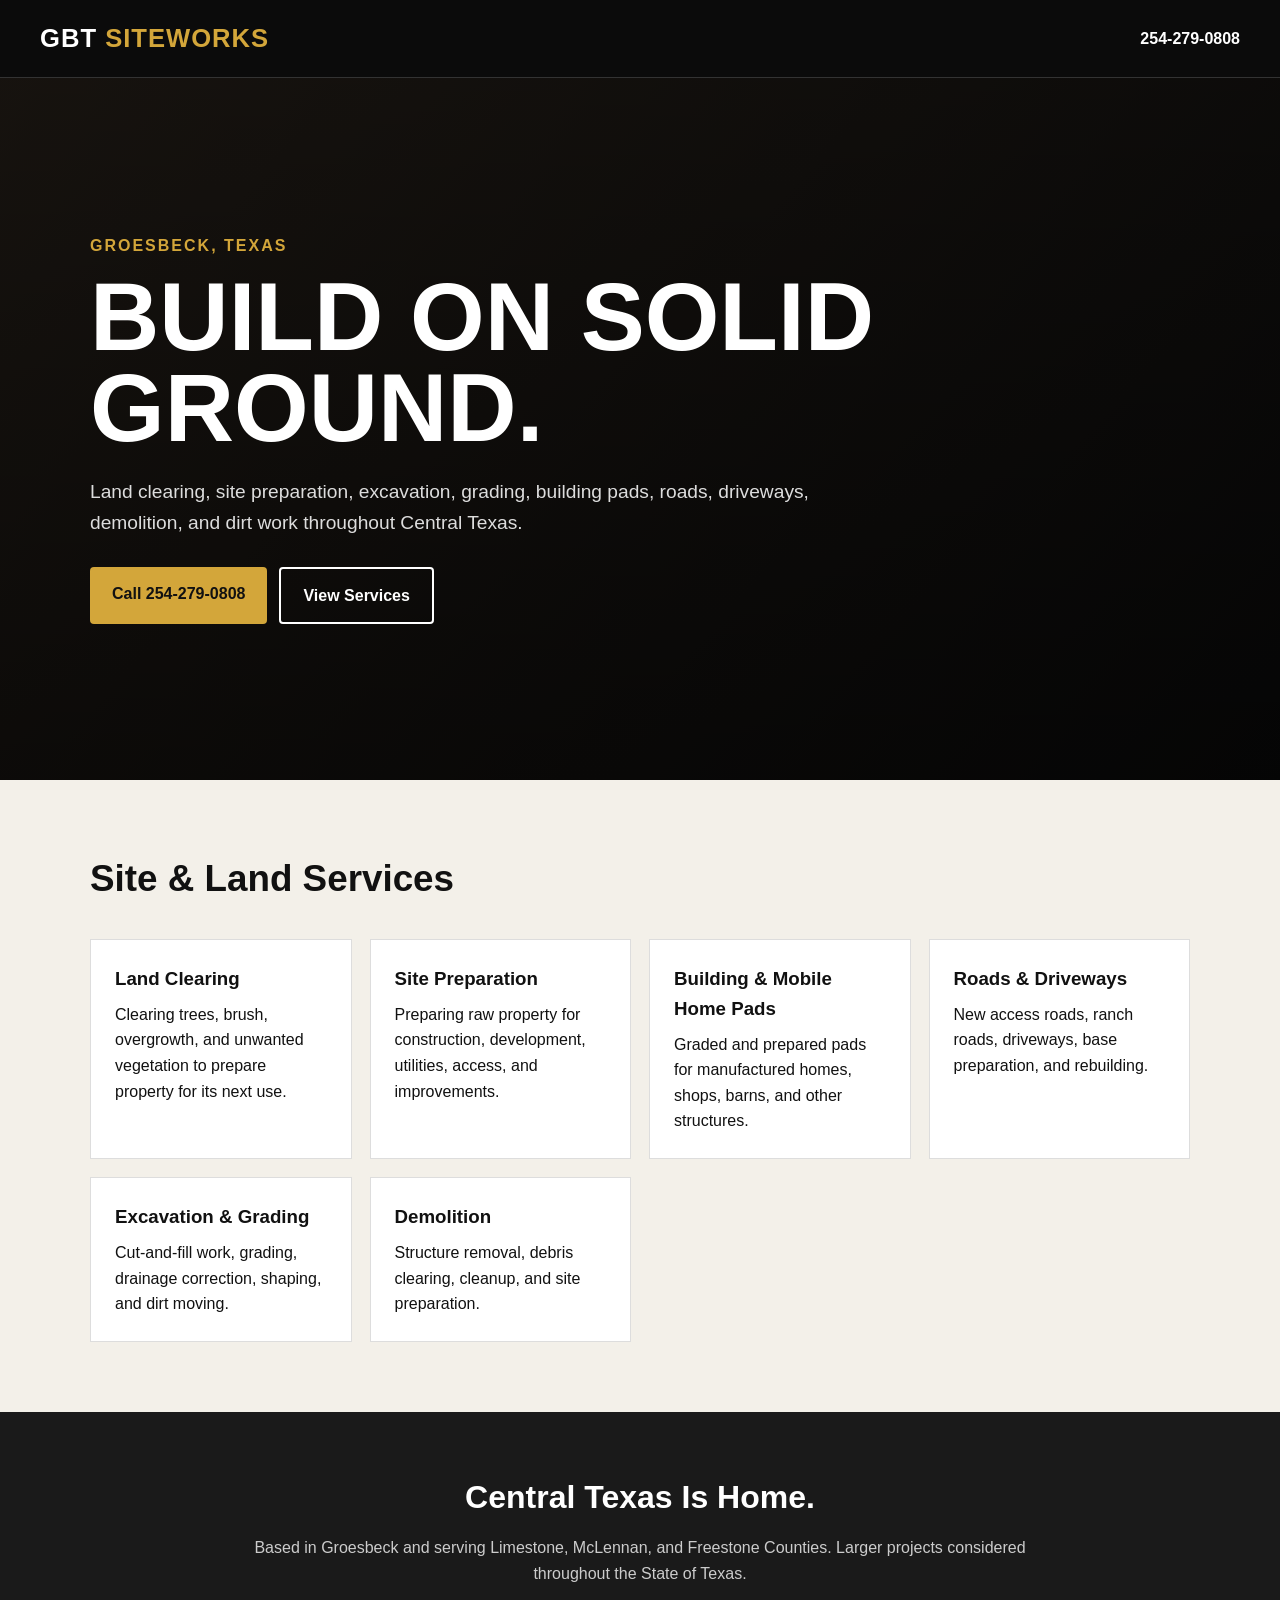
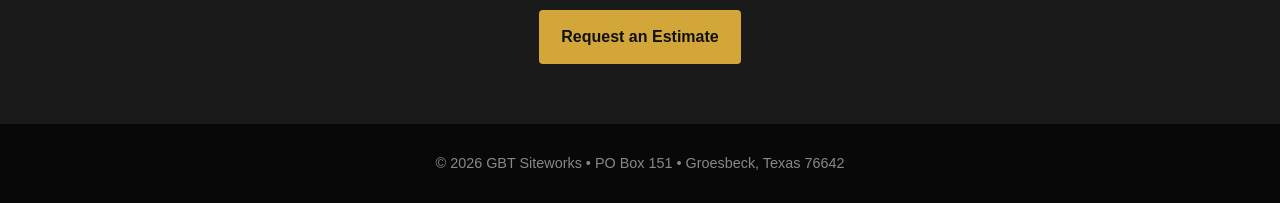
==== index.html @ fa74e4eb "Rename GBT-Siteworks-index.html to index.html" ====
<!DOCTYPE html>
<html lang="en">
<head>
  <meta charset="UTF-8" />
  <meta name="viewport" content="width=device-width, initial-scale=1.0" />
  <title>GBT Siteworks | Land Clearing & Site Preparation</title>
  <meta
    name="description"
    content="GBT Siteworks provides land clearing, site preparation, grading, pads, roads, driveways, demolition, and excavation services throughout Central Texas."
  />

  <style>
    * { box-sizing: border-box; margin: 0; padding: 0; }
    body {
      font-family: Arial, Helvetica, sans-serif;
      background: #111;
      color: #fff;
      line-height: 1.6;
    }
    header {
      background: #0b0b0b;
      border-bottom: 1px solid #333;
      padding: 18px 24px;
    }
    .nav {
      max-width: 1200px;
      margin: 0 auto;
      display: flex;
      justify-content: space-between;
      align-items: center;
      gap: 20px;
    }
    .logo {
      font-size: 1.6rem;
      font-weight: 800;
      letter-spacing: 1px;
    }
    .logo span { color: #d3a63a; }
    .phone {
      color: #fff;
      text-decoration: none;
      font-weight: 700;
    }
    .hero {
      min-height: 78vh;
      display: flex;
      align-items: center;
      background:
        linear-gradient(rgba(0,0,0,.65), rgba(0,0,0,.75)),
        linear-gradient(135deg, #40352a, #141414);
      padding: 70px 24px;
    }
    .hero-inner {
      width: 100%;
      max-width: 1100px;
      margin: 0 auto;
    }
    .eyebrow {
      color: #d3a63a;
      font-weight: 700;
      text-transform: uppercase;
      letter-spacing: 2px;
      margin-bottom: 12px;
    }
    h1 {
      font-size: clamp(3rem, 8vw, 6rem);
      line-height: .95;
      max-width: 900px;
      margin-bottom: 24px;
      text-transform: uppercase;
    }
    .hero p {
      max-width: 760px;
      font-size: 1.2rem;
      color: #ddd;
      margin-bottom: 28px;
    }
    .buttons {
      display: flex;
      flex-wrap: wrap;
      gap: 12px;
    }
    .btn {
      display: inline-block;
      padding: 14px 22px;
      text-decoration: none;
      font-weight: 800;
      border-radius: 4px;
    }
    .btn-primary {
      background: #d3a63a;
      color: #111;
    }
    .btn-secondary {
      border: 2px solid #fff;
      color: #fff;
    }
    .services {
      background: #f3f0e9;
      color: #111;
      padding: 70px 24px;
    }
    .services-inner {
      max-width: 1100px;
      margin: 0 auto;
    }
    .services h2 {
      font-size: 2.3rem;
      margin-bottom: 30px;
    }
    .grid {
      display: grid;
      grid-template-columns: repeat(auto-fit, minmax(220px, 1fr));
      gap: 18px;
    }
    .card {
      background: #fff;
      border: 1px solid #ddd;
      padding: 24px;
      min-height: 150px;
    }
    .card h3 { margin-bottom: 8px; }
    .area {
      background: #1a1a1a;
      padding: 60px 24px;
      text-align: center;
    }
    .area h2 {
      font-size: 2rem;
      margin-bottom: 12px;
    }
    .area p {
      color: #ccc;
      max-width: 800px;
      margin: 0 auto 24px;
    }
    footer {
      background: #080808;
      padding: 28px 24px;
      text-align: center;
      color: #888;
      font-size: .9rem;
    }
    @media (max-width: 650px) {
      .nav {
        align-items: flex-start;
        flex-direction: column;
      }
      .hero { min-height: auto; }
    }
  </style>
</head>

<body>

  <header>
    <div class="nav">
      <div class="logo">GBT <span>SITEWORKS</span></div>
      <a class="phone" href="tel:2542790808">254-279-0808</a>
    </div>
  </header>

  <main>

    <section class="hero">
      <div class="hero-inner">
        <div class="eyebrow">Groesbeck, Texas</div>
        <h1>Build On Solid Ground.</h1>
        <p>
          Land clearing, site preparation, excavation, grading, building pads,
          roads, driveways, demolition, and dirt work throughout Central Texas.
        </p>

        <div class="buttons">
          <a href="tel:2542790808" class="btn btn-primary">Call 254-279-0808</a>
          <a href="#services" class="btn btn-secondary">View Services</a>
        </div>
      </div>
    </section>

    <section class="services" id="services">
      <div class="services-inner">
        <h2>Site & Land Services</h2>

        <div class="grid">
          <div class="card">
            <h3>Land Clearing</h3>
            <p>Clearing trees, brush, overgrowth, and unwanted vegetation to prepare property for its next use.</p>
          </div>

          <div class="card">
            <h3>Site Preparation</h3>
            <p>Preparing raw property for construction, development, utilities, access, and improvements.</p>
          </div>

          <div class="card">
            <h3>Building & Mobile Home Pads</h3>
            <p>Graded and prepared pads for manufactured homes, shops, barns, and other structures.</p>
          </div>

          <div class="card">
            <h3>Roads & Driveways</h3>
            <p>New access roads, ranch roads, driveways, base preparation, and rebuilding.</p>
          </div>

          <div class="card">
            <h3>Excavation & Grading</h3>
            <p>Cut-and-fill work, grading, drainage correction, shaping, and dirt moving.</p>
          </div>

          <div class="card">
            <h3>Demolition</h3>
            <p>Structure removal, debris clearing, cleanup, and site preparation.</p>
          </div>
        </div>
      </div>
    </section>

    <section class="area">
      <h2>Central Texas Is Home.</h2>
      <p>
        Based in Groesbeck and serving Limestone, McLennan, and Freestone Counties.
        Larger projects considered throughout the State of Texas.
      </p>

      <a href="tel:2542790808" class="btn btn-primary">Request an Estimate</a>
    </section>

  </main>

  <footer>
    <p>© 2026 GBT Siteworks • PO Box 151 • Groesbeck, Texas 76642</p>
  </footer>

</body>
</html>
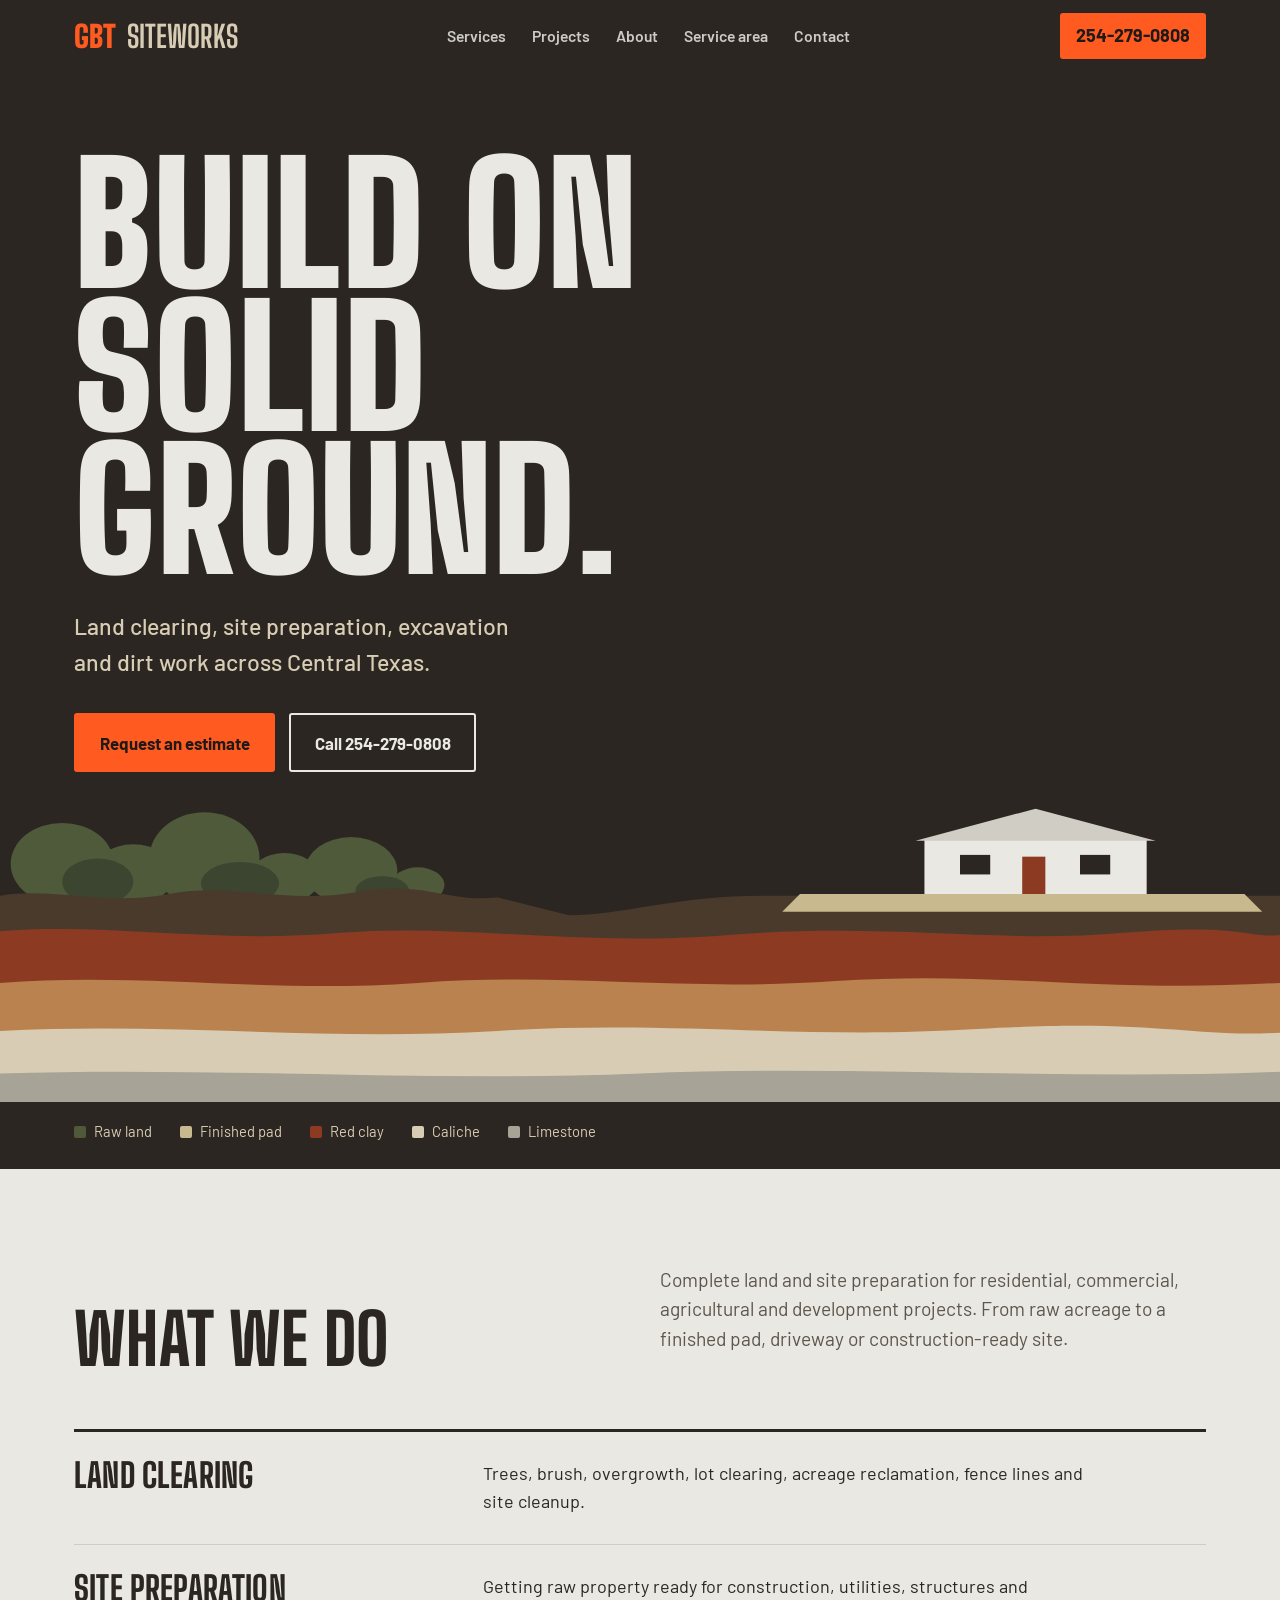
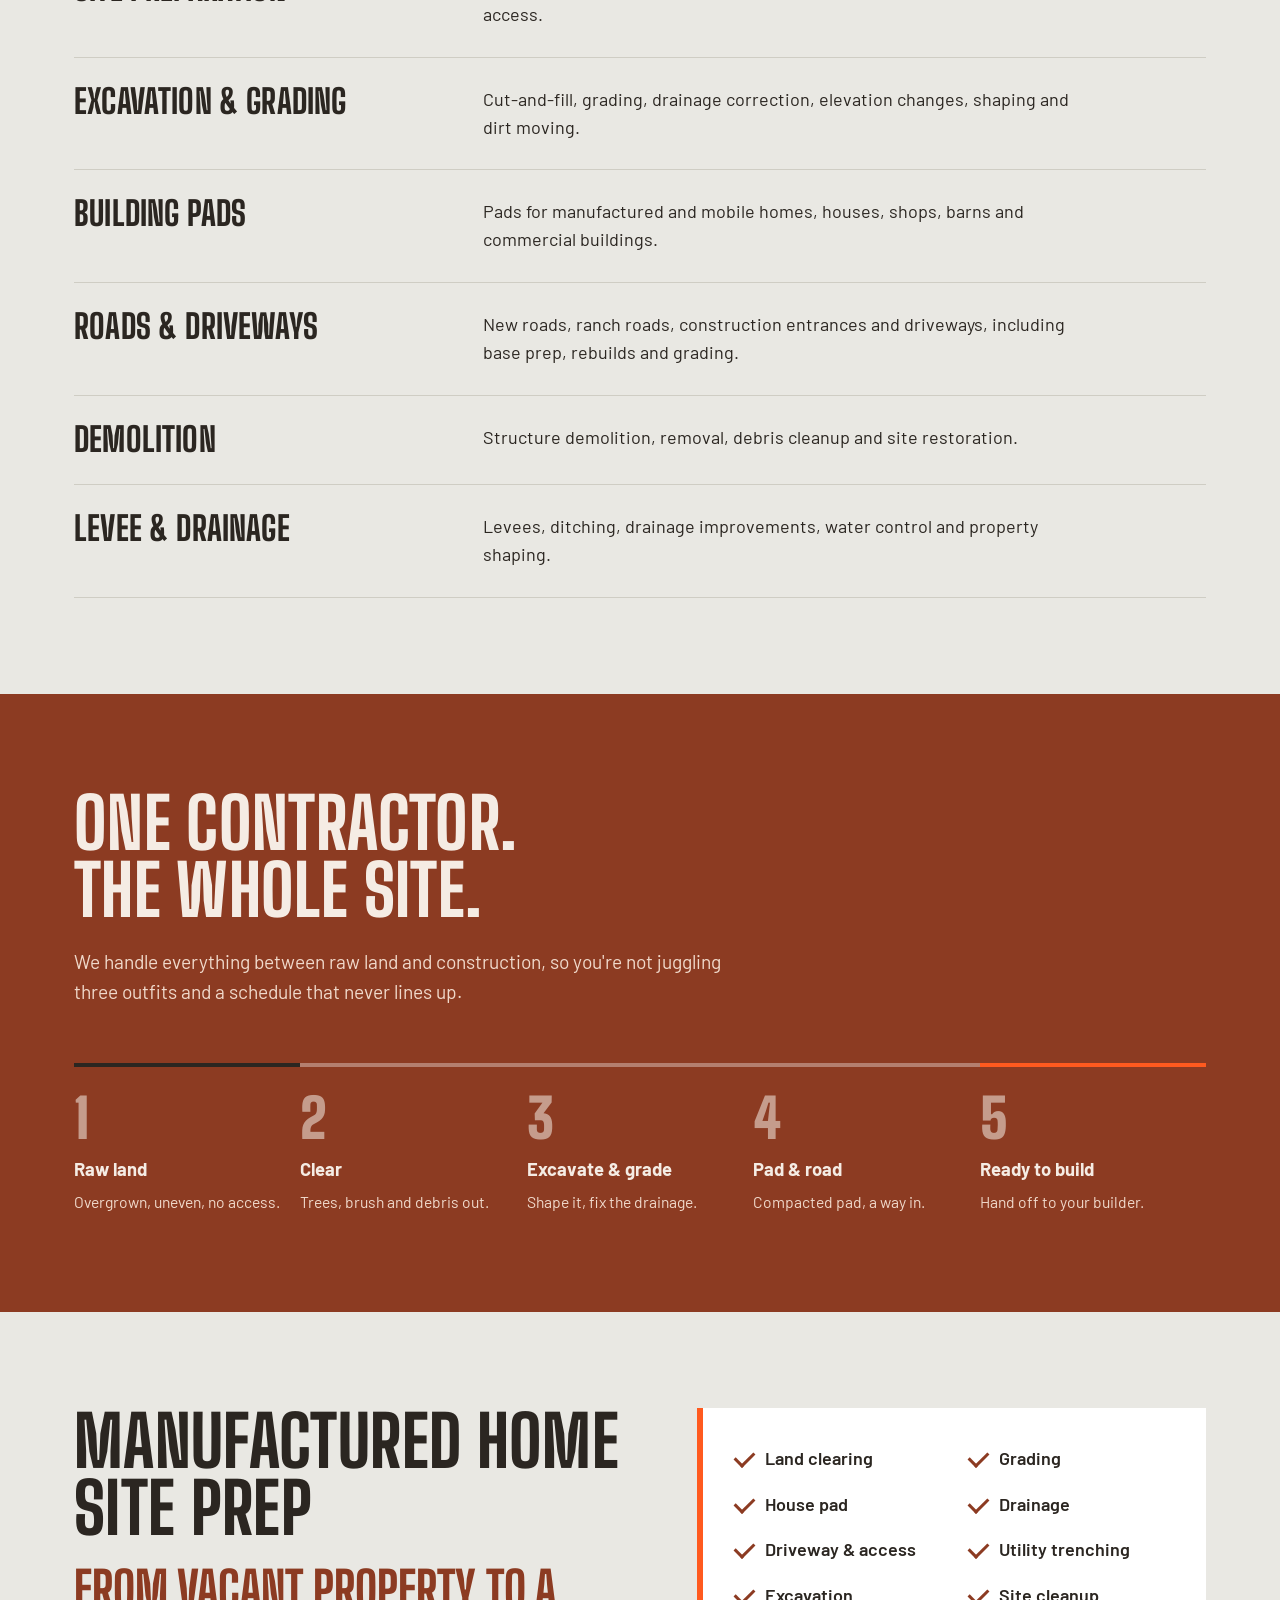
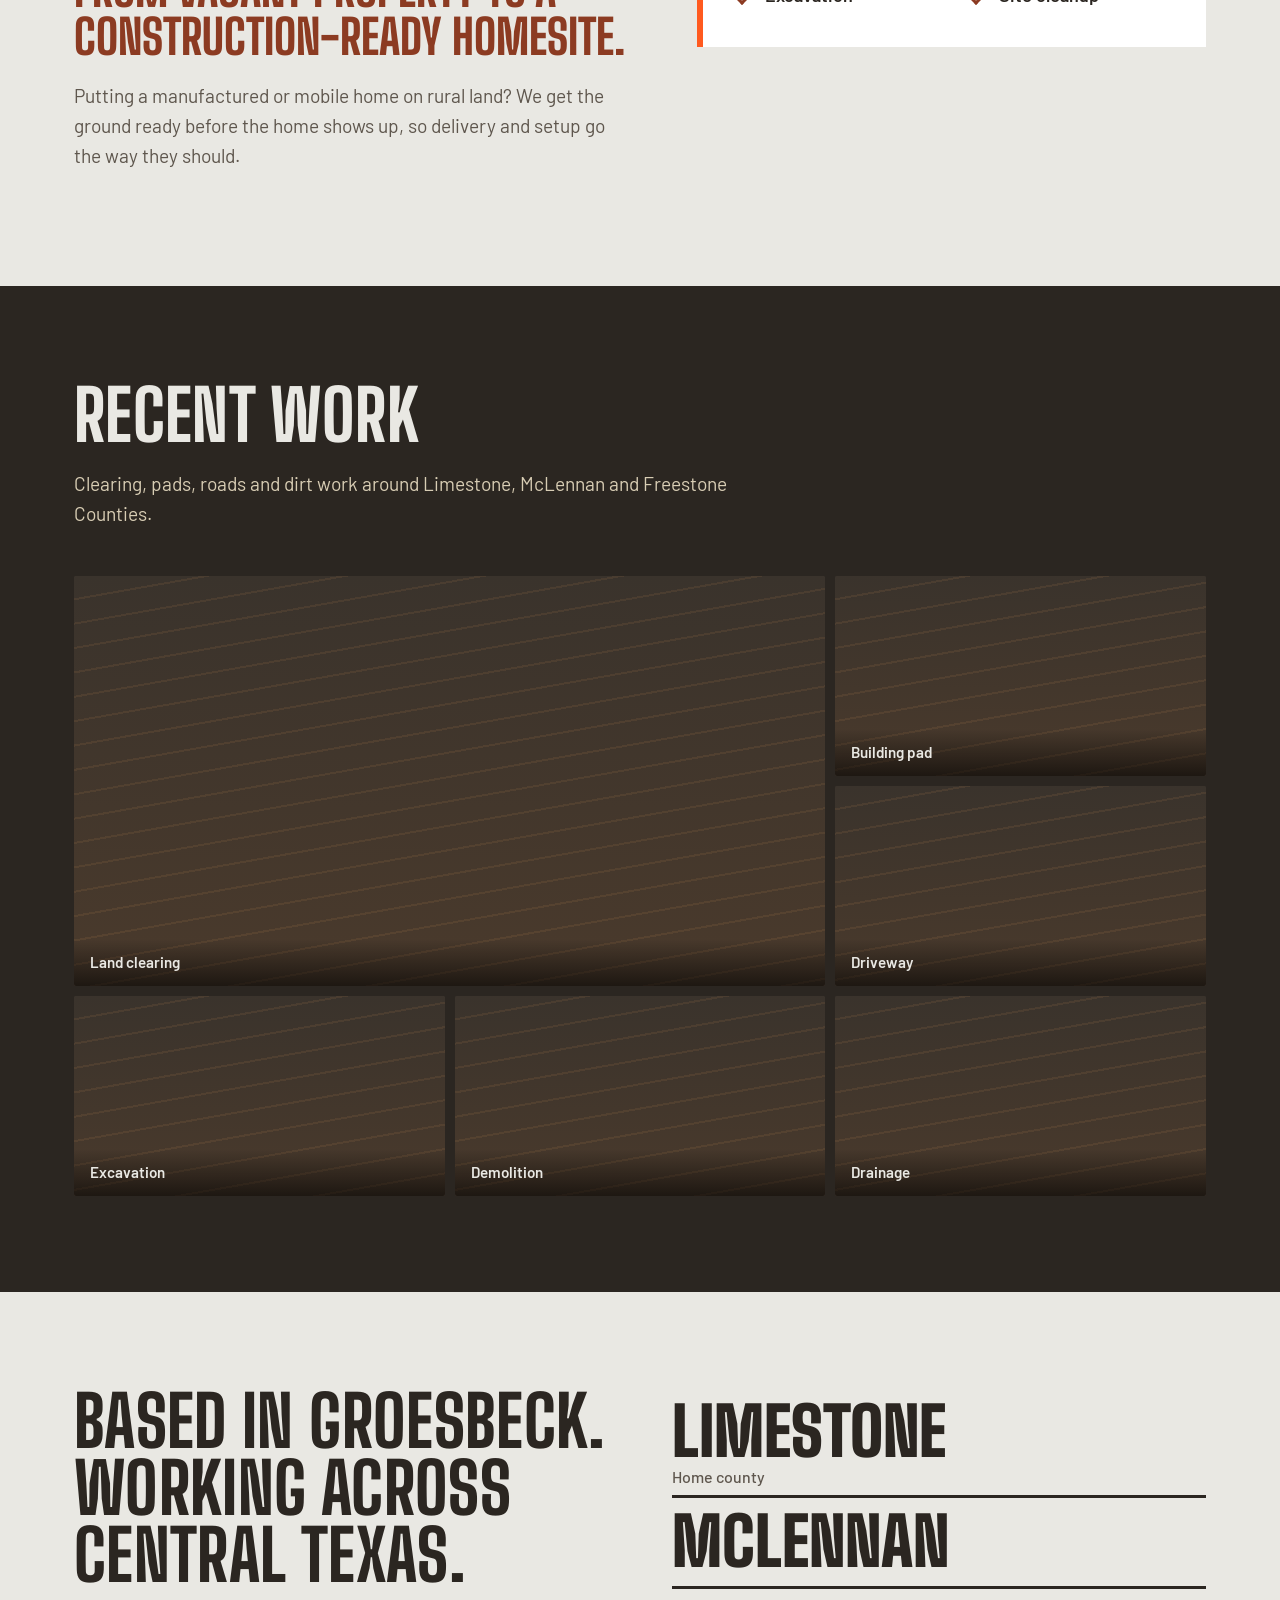
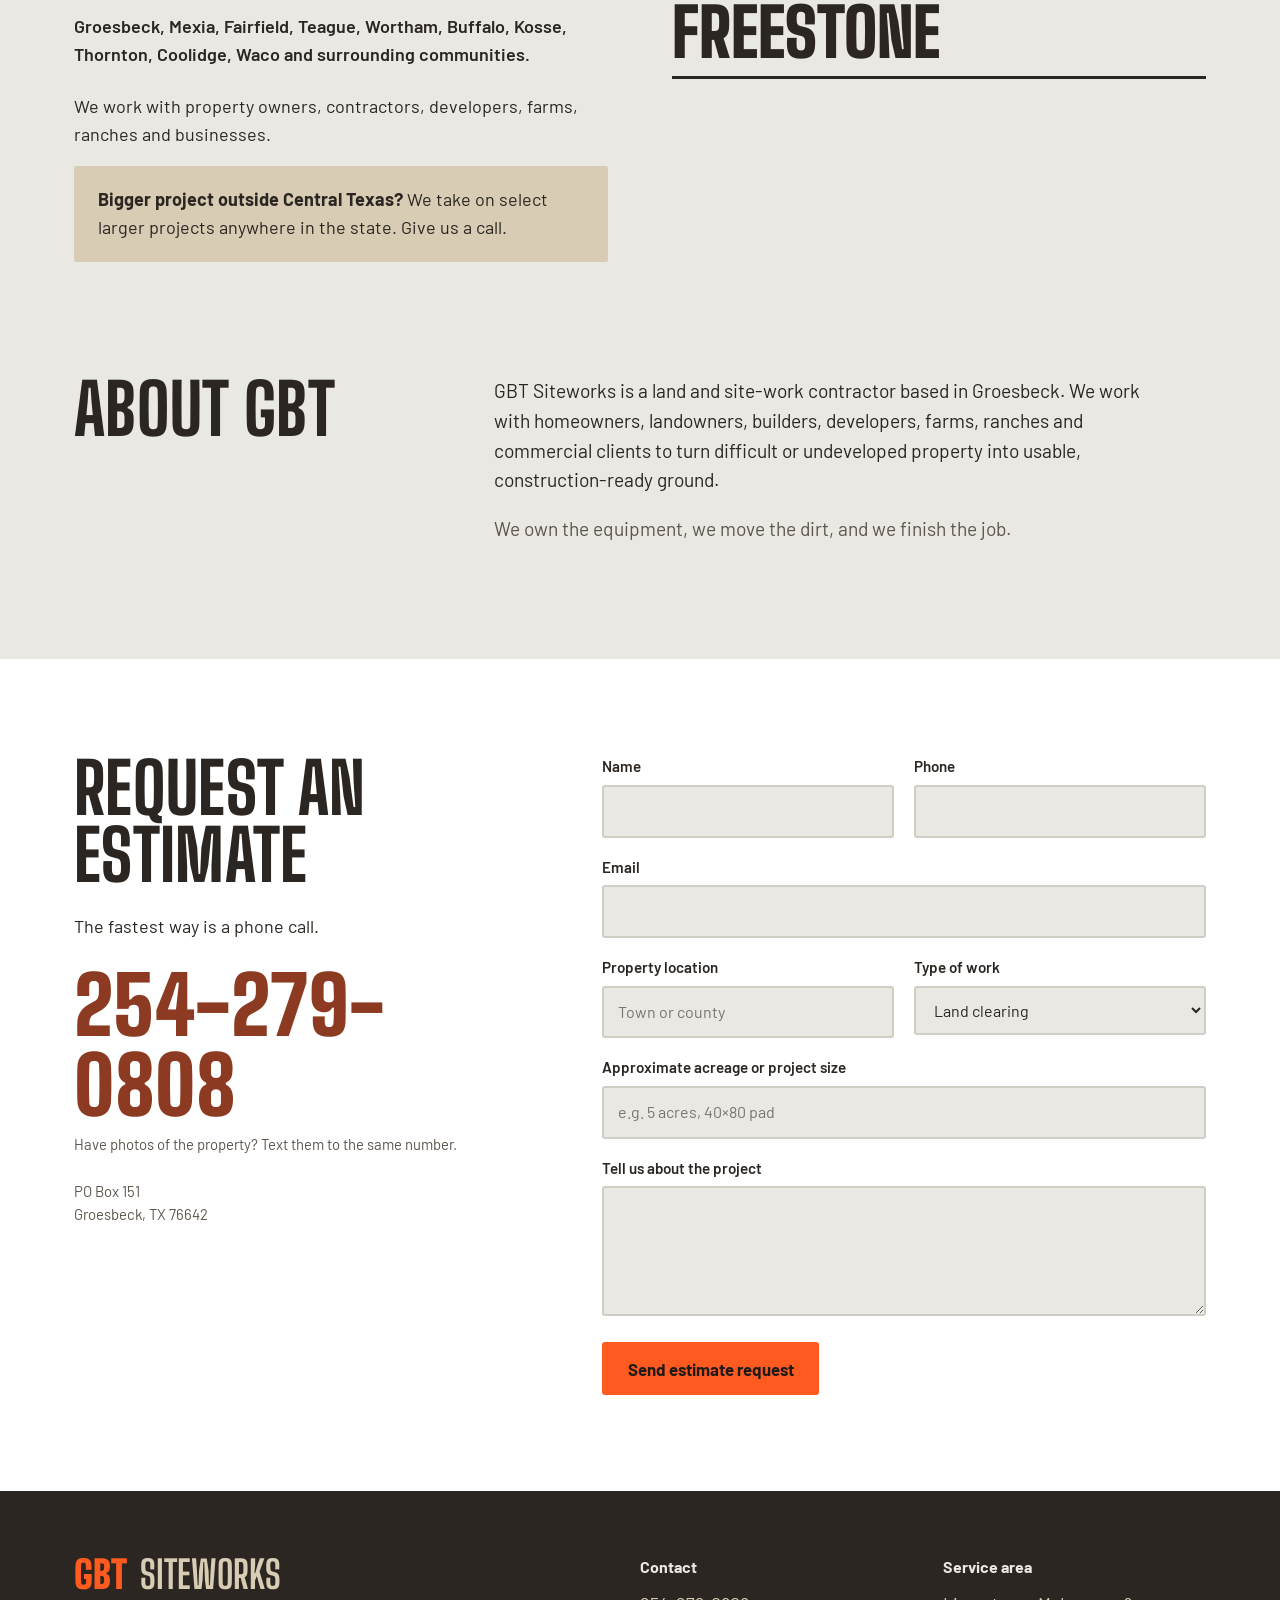
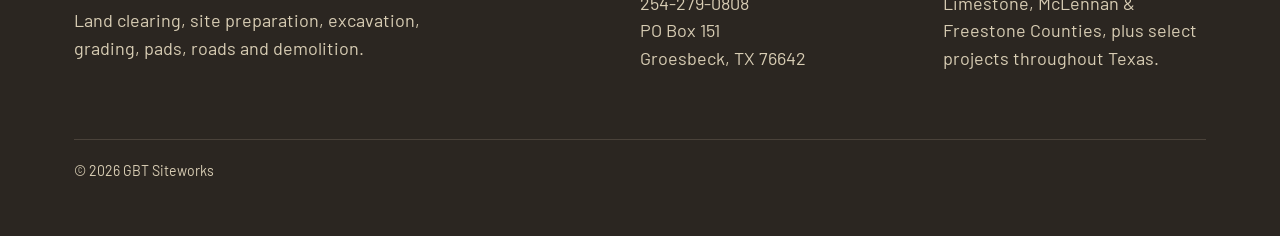
==== commit 5fba4b66: "Add files via upload" ====
--- a/index.html
+++ b/index.html
@@ -1,236 +1,394 @@
-<!DOCTYPE html>
+<!doctype html>
 <html lang="en">
 <head>
-  <meta charset="UTF-8" />
-  <meta name="viewport" content="width=device-width, initial-scale=1.0" />
-  <title>GBT Siteworks | Land Clearing & Site Preparation</title>
-  <meta
-    name="description"
-    content="GBT Siteworks provides land clearing, site preparation, grading, pads, roads, driveways, demolition, and excavation services throughout Central Texas."
-  />
-
-  <style>
-    * { box-sizing: border-box; margin: 0; padding: 0; }
-    body {
-      font-family: Arial, Helvetica, sans-serif;
-      background: #111;
-      color: #fff;
-      line-height: 1.6;
-    }
-    header {
-      background: #0b0b0b;
-      border-bottom: 1px solid #333;
-      padding: 18px 24px;
-    }
-    .nav {
-      max-width: 1200px;
-      margin: 0 auto;
-      display: flex;
-      justify-content: space-between;
-      align-items: center;
-      gap: 20px;
-    }
-    .logo {
-      font-size: 1.6rem;
-      font-weight: 800;
-      letter-spacing: 1px;
-    }
-    .logo span { color: #d3a63a; }
-    .phone {
-      color: #fff;
-      text-decoration: none;
-      font-weight: 700;
-    }
-    .hero {
-      min-height: 78vh;
-      display: flex;
-      align-items: center;
-      background:
-        linear-gradient(rgba(0,0,0,.65), rgba(0,0,0,.75)),
-        linear-gradient(135deg, #40352a, #141414);
-      padding: 70px 24px;
-    }
-    .hero-inner {
-      width: 100%;
-      max-width: 1100px;
-      margin: 0 auto;
-    }
-    .eyebrow {
-      color: #d3a63a;
-      font-weight: 700;
-      text-transform: uppercase;
-      letter-spacing: 2px;
-      margin-bottom: 12px;
-    }
-    h1 {
-      font-size: clamp(3rem, 8vw, 6rem);
-      line-height: .95;
-      max-width: 900px;
-      margin-bottom: 24px;
-      text-transform: uppercase;
-    }
-    .hero p {
-      max-width: 760px;
-      font-size: 1.2rem;
-      color: #ddd;
-      margin-bottom: 28px;
-    }
-    .buttons {
-      display: flex;
-      flex-wrap: wrap;
-      gap: 12px;
-    }
-    .btn {
-      display: inline-block;
-      padding: 14px 22px;
-      text-decoration: none;
-      font-weight: 800;
-      border-radius: 4px;
-    }
-    .btn-primary {
-      background: #d3a63a;
-      color: #111;
-    }
-    .btn-secondary {
-      border: 2px solid #fff;
-      color: #fff;
-    }
-    .services {
-      background: #f3f0e9;
-      color: #111;
-      padding: 70px 24px;
-    }
-    .services-inner {
-      max-width: 1100px;
-      margin: 0 auto;
-    }
-    .services h2 {
-      font-size: 2.3rem;
-      margin-bottom: 30px;
-    }
-    .grid {
-      display: grid;
-      grid-template-columns: repeat(auto-fit, minmax(220px, 1fr));
-      gap: 18px;
-    }
-    .card {
-      background: #fff;
-      border: 1px solid #ddd;
-      padding: 24px;
-      min-height: 150px;
-    }
-    .card h3 { margin-bottom: 8px; }
-    .area {
-      background: #1a1a1a;
-      padding: 60px 24px;
-      text-align: center;
-    }
-    .area h2 {
-      font-size: 2rem;
-      margin-bottom: 12px;
-    }
-    .area p {
-      color: #ccc;
-      max-width: 800px;
-      margin: 0 auto 24px;
-    }
-    footer {
-      background: #080808;
-      padding: 28px 24px;
-      text-align: center;
-      color: #888;
-      font-size: .9rem;
-    }
-    @media (max-width: 650px) {
-      .nav {
-        align-items: flex-start;
-        flex-direction: column;
-      }
-      .hero { min-height: auto; }
-    }
-  </style>
+<meta charset="utf-8">
+<meta name="viewport" content="width=device-width, initial-scale=1">
+<title>GBT Siteworks | Land Clearing, Site Prep & Dirt Work in Central Texas</title>
+<meta name="description" content="GBT Siteworks provides land clearing, site preparation, excavation, grading, building pads, roads, driveways and demolition across Limestone, McLennan and Freestone Counties. Based in Groesbeck, TX. Call 254-279-0808.">
+<link rel="preconnect" href="https://fonts.googleapis.com">
+<link rel="preconnect" href="https://fonts.gstatic.com" crossorigin>
+<link href="https://fonts.googleapis.com/css2?family=Big+Shoulders+Display:wght@700;800;900&family=Barlow:ital,wght@0,400;0,500;0,600;0,700;1,400&display=swap" rel="stylesheet">
+<style>
+  :root{
+    --limestone:#E9E8E3;
+    --stone:#CFCDC4;
+    --loam:#2B2621;
+    --loam-2:#3A332C;
+    --clay:#8C3B22;
+    --sand:#B9824F;
+    --caliche:#D8CDB4;
+    --flag:#FF5A1F;      /* survey flagging tape */
+    --ink:#2B2621;
+    --muted:#5E564D;
+    --wrap:1180px;
+    --display:"Big Shoulders Display","Arial Narrow",Impact,sans-serif;
+  }
+  *{box-sizing:border-box}
+  html{scroll-behavior:smooth}
+  @media (prefers-reduced-motion:reduce){html{scroll-behavior:auto}}
+  body{margin:0;background:var(--limestone);color:var(--ink);font-family:Barlow,system-ui,sans-serif;font-size:18px;line-height:1.55}
+  img{max-width:100%;display:block}
+  a{color:inherit}
+  :focus-visible{outline:3px solid var(--flag);outline-offset:3px}
+  .wrap{max-width:var(--wrap);margin:0 auto;padding:0 24px}
+  h1,h2,h3{font-family:var(--display);font-weight:800;line-height:.95;margin:0;letter-spacing:.005em}
+  h2{font-size:clamp(2.6rem,6vw,4.4rem);text-transform:uppercase}
+  h3{font-size:1.9rem;text-transform:uppercase}
+  p{margin:0 0 1em}
+  .lede{font-size:1.2rem;max-width:62ch;color:var(--muted)}
+
+  /* buttons */
+  .btn{display:inline-flex;align-items:center;gap:.6em;font-weight:700;font-size:1.05rem;text-decoration:none;padding:.85em 1.4em;border:2px solid currentColor;border-radius:3px}
+  .btn-flag{background:var(--flag);border-color:var(--flag);color:#1d1a17}
+  .btn-flag:hover{background:#ff7240;border-color:#ff7240}
+  .btn-line{color:var(--limestone)}
+  .btn-line:hover{background:rgba(255,255,255,.08)}
+
+  /* header */
+  header.top{background:var(--loam);color:var(--limestone);position:sticky;top:0;z-index:10}
+  header.top .wrap{display:flex;align-items:center;justify-content:space-between;gap:20px;height:72px}
+  .mark{display:flex;align-items:baseline;gap:.35em;text-decoration:none;font-family:var(--display);font-weight:900;font-size:1.9rem;text-transform:uppercase;line-height:1}
+  .mark b{color:var(--flag);font-weight:900}
+  .mark span{font-weight:700;color:var(--caliche)}
+  nav.links{display:flex;gap:26px;font-weight:600;font-size:.98rem}
+  nav.links a{text-decoration:none;opacity:.85}
+  nav.links a:hover{opacity:1;text-decoration:underline;text-underline-offset:5px}
+  .call{font-weight:700;text-decoration:none;white-space:nowrap;background:var(--flag);color:#1d1a17;padding:.5em .9em;border-radius:3px}
+  @media (max-width:900px){nav.links{display:none}}
+
+  /* hero */
+  .hero{background:var(--loam);color:var(--limestone);position:relative;overflow:hidden}
+  .hero-copy{padding:80px 24px 40px;max-width:var(--wrap);margin:0 auto;position:relative;z-index:2}
+  .hero h1{font-size:clamp(4rem,13vw,10.5rem);text-transform:uppercase;font-weight:900;line-height:.86;max-width:10ch}
+  .hero .sub{font-size:clamp(1.15rem,2.2vw,1.45rem);font-weight:500;max-width:34ch;margin:28px 0 32px;color:var(--caliche)}
+  .hero .ctas{display:flex;flex-wrap:wrap;gap:14px}
+  .strata{display:block;width:100%;height:auto;margin-top:-30px}
+  .strata-key{display:flex;flex-wrap:wrap;gap:6px 28px;font-size:.92rem;color:var(--caliche);padding:18px 24px 26px;max-width:var(--wrap);margin:0 auto}
+  .strata-key i{display:inline-block;width:12px;height:12px;border-radius:2px;margin-right:8px;vertical-align:-1px}
+
+  section{padding:96px 0}
+
+  /* services */
+  .services-head{display:grid;grid-template-columns:1fr 1fr;gap:40px;align-items:end;margin-bottom:56px}
+  @media (max-width:800px){.services-head{grid-template-columns:1fr}}
+  .svc-list{border-top:3px solid var(--loam)}
+  .svc{display:grid;grid-template-columns:minmax(220px,1fr) 2fr;gap:12px 48px;padding:28px 0;border-bottom:1px solid var(--stone)}
+  .svc h3{font-size:2.1rem}
+  .svc p{margin:0;max-width:60ch}
+  @media (max-width:700px){.svc{grid-template-columns:1fr}}
+
+  /* whole site sequence */
+  .whole{background:var(--clay);color:#F5ECE4}
+  .whole .lede{color:#F0D9CB}
+  .steps{list-style:none;margin:56px 0 0;padding:0;display:grid;grid-template-columns:repeat(5,1fr);counter-reset:s}
+  .steps li{counter-increment:s;padding:24px 20px 0 0;border-top:4px solid rgba(255,255,255,.35);position:relative}
+  .steps li:first-child{border-top-color:var(--loam)}
+  .steps li:last-child{border-top-color:var(--flag)}
+  .steps li::before{content:counter(s);font-family:var(--display);font-weight:900;font-size:3.4rem;line-height:1;display:block;margin-bottom:10px;opacity:.55}
+  .steps strong{display:block;font-size:1.15rem;margin-bottom:4px}
+  .steps span{font-size:.98rem;color:#F0D9CB}
+  @media (max-width:900px){.steps{grid-template-columns:1fr 1fr;gap:28px}}
+  @media (max-width:520px){.steps{grid-template-columns:1fr}}
+
+  /* manufactured homes */
+  .mh{display:grid;grid-template-columns:1.1fr 1fr;gap:64px;align-items:start}
+  @media (max-width:860px){.mh{grid-template-columns:1fr;gap:36px}}
+  .mh .tag{font-family:var(--display);font-weight:800;font-size:clamp(2rem,4vw,3rem);line-height:1;color:var(--clay);margin:24px 0 20px;text-transform:uppercase}
+  .check{list-style:none;margin:0;padding:0;columns:2;column-gap:28px;background:#fff;border-left:6px solid var(--flag);padding:28px 32px}
+  .check li{break-inside:avoid;padding:9px 0 9px 30px;position:relative;font-weight:600}
+  .check li::before{content:"";position:absolute;left:0;top:15px;width:16px;height:9px;border-left:3px solid var(--clay);border-bottom:3px solid var(--clay);transform:rotate(-45deg)}
+  @media (max-width:480px){.check{columns:1}}
+
+  /* projects */
+  .projects{background:var(--loam);color:var(--limestone)}
+  .projects .lede{color:var(--caliche)}
+  .gallery{display:grid;grid-template-columns:repeat(6,1fr);grid-auto-rows:200px;gap:10px;margin-top:48px}
+  .gallery figure{margin:0;position:relative;overflow:hidden;background:var(--loam-2);border-radius:2px}
+  .gallery figure:nth-child(1){grid-column:span 4;grid-row:span 2}
+  .gallery figure:nth-child(2){grid-column:span 2}
+  .gallery figure:nth-child(3){grid-column:span 2}
+  .gallery figure:nth-child(4),.gallery figure:nth-child(5),.gallery figure:nth-child(6){grid-column:span 2}
+  .gallery img{width:100%;height:100%;object-fit:cover}
+  .gallery .ph{position:absolute;inset:0;background:
+      repeating-linear-gradient(170deg,transparent 0 22px,rgba(185,130,79,.13) 22px 24px),
+      linear-gradient(180deg,var(--loam-2),#4a3a2c)}
+  .gallery figcaption{position:absolute;left:0;bottom:0;padding:12px 16px;font-weight:600;font-size:.95rem;background:linear-gradient(transparent,rgba(0,0,0,.6));width:100%}
+  @media (max-width:760px){.gallery{grid-template-columns:1fr 1fr;grid-auto-rows:160px}.gallery figure:nth-child(n){grid-column:span 1;grid-row:span 1}.gallery figure:nth-child(1){grid-column:span 2;grid-row:span 2}}
+
+  /* area */
+  .area{display:grid;grid-template-columns:1fr 1fr;gap:64px}
+  @media (max-width:860px){.area{grid-template-columns:1fr;gap:32px}}
+  .counties{list-style:none;margin:0;padding:0}
+  .counties li{font-family:var(--display);font-weight:900;font-size:clamp(2.6rem,6vw,4.2rem);line-height:1;text-transform:uppercase;padding:10px 0;border-bottom:3px solid var(--loam)}
+  .counties li small{display:block;font-family:Barlow;font-weight:500;font-size:1rem;text-transform:none;color:var(--muted);margin-top:4px}
+  .towns{font-weight:600;margin:24px 0}
+  .beyond{background:var(--caliche);padding:20px 24px;border-radius:2px}
+
+  /* estimate */
+  .estimate{background:#fff}
+  .est-grid{display:grid;grid-template-columns:1fr 1.3fr;gap:64px}
+  @media (max-width:900px){.est-grid{grid-template-columns:1fr;gap:40px}}
+  .bigphone{display:block;font-family:var(--display);font-weight:900;font-size:clamp(3rem,7vw,5rem);line-height:1;text-decoration:none;color:var(--clay);margin:24px 0 8px}
+  .bigphone:hover{color:var(--flag)}
+  form{display:grid;grid-template-columns:1fr 1fr;gap:18px 20px}
+  .full{grid-column:1/-1}
+  @media (max-width:560px){form{grid-template-columns:1fr}}
+  label{display:block;font-weight:600;font-size:.95rem;margin-bottom:6px}
+  input,select,textarea{width:100%;font:inherit;font-size:1rem;padding:.75em .85em;border:2px solid var(--stone);border-radius:3px;background:var(--limestone);color:var(--ink)}
+  input:focus,select:focus,textarea:focus{border-color:var(--loam);outline:none;box-shadow:0 0 0 3px rgba(255,90,31,.35)}
+  textarea{min-height:130px;resize:vertical}
+  form .btn{justify-content:center;cursor:pointer;font-family:inherit}
+  .note{font-size:.93rem;color:var(--muted);margin:0}
+
+  /* about */
+  .about{display:grid;grid-template-columns:1fr 2fr;gap:64px;align-items:start}
+  @media (max-width:860px){.about{grid-template-columns:1fr;gap:24px}}
+
+  /* footer */
+  footer{background:var(--loam);color:var(--caliche);padding:64px 0 40px}
+  .foot{display:grid;grid-template-columns:2fr 1fr 1fr;gap:40px}
+  @media (max-width:760px){.foot{grid-template-columns:1fr}}
+  footer .mark{font-size:2.4rem;color:var(--limestone)}
+  footer a{text-decoration:none}
+  footer a:hover{text-decoration:underline}
+  footer h4{font-family:Barlow;font-size:1rem;color:var(--limestone);margin:0 0 10px}
+  .fine{border-top:1px solid #4a423a;margin-top:48px;padding-top:20px;font-size:.88rem}
+
+  /* sticky mobile call bar */
+  .mobile-call{display:none}
+  @media (max-width:700px){
+    .mobile-call{display:flex;position:fixed;left:0;right:0;bottom:0;z-index:20;background:var(--flag);color:#1d1a17;font-weight:700;justify-content:center;padding:15px;text-decoration:none;font-size:1.1rem}
+    body{padding-bottom:56px}
+    header.top .call{display:none}
+  }
+</style>
 </head>
-
 <body>
 
-  <header>
-    <div class="nav">
-      <div class="logo">GBT <span>SITEWORKS</span></div>
-      <a class="phone" href="tel:2542790808">254-279-0808</a>
-    </div>
-  </header>
-
-  <main>
-
-    <section class="hero">
-      <div class="hero-inner">
-        <div class="eyebrow">Groesbeck, Texas</div>
-        <h1>Build On Solid Ground.</h1>
-        <p>
-          Land clearing, site preparation, excavation, grading, building pads,
-          roads, driveways, demolition, and dirt work throughout Central Texas.
-        </p>
-
-        <div class="buttons">
-          <a href="tel:2542790808" class="btn btn-primary">Call 254-279-0808</a>
-          <a href="#services" class="btn btn-secondary">View Services</a>
+<header class="top">
+  <div class="wrap">
+    <a class="mark" href="#top" aria-label="GBT Siteworks home"><b>GBT</b><span>Siteworks</span></a>
+    <nav class="links" aria-label="Main">
+      <a href="#services">Services</a>
+      <a href="#projects">Projects</a>
+      <a href="#about">About</a>
+      <a href="#area">Service area</a>
+      <a href="#estimate">Contact</a>
+    </nav>
+    <a class="call" href="tel:+12542790808">254-279-0808</a>
+  </div>
+</header>
+
+<main id="top">
+
+  <!-- HERO -->
+  <section class="hero" style="padding:0" aria-labelledby="hero-h">
+    <div class="hero-copy">
+      <h1 id="hero-h">Build on solid ground.</h1>
+      <p class="sub">Land clearing, site preparation, excavation and dirt work across Central Texas.</p>
+      <div class="ctas">
+        <a class="btn btn-flag" href="#estimate">Request an estimate</a>
+        <a class="btn btn-line" href="tel:+12542790808">Call 254-279-0808</a>
+      </div>
+    </div>
+
+    <!-- Soil cross-section: raw brush on the left, cleared and leveled pad on the right -->
+    <svg class="strata" viewBox="0 0 1440 360" preserveAspectRatio="none" role="img" aria-label="Cross-section of ground going from overgrown brush on the left to a cleared, leveled building pad on the right">
+      <!-- brush / trees on raw land -->
+      <g fill="#4F5A3A">
+        <ellipse cx="70" cy="92" rx="58" ry="46"/><ellipse cx="150" cy="104" rx="46" ry="34"/>
+        <ellipse cx="230" cy="86" rx="62" ry="52"/><ellipse cx="320" cy="108" rx="40" ry="28"/>
+        <ellipse cx="395" cy="100" rx="52" ry="38"/><ellipse cx="470" cy="116" rx="30" ry="20"/>
+      </g>
+      <g fill="#3B4530">
+        <ellipse cx="110" cy="112" rx="40" ry="26"/><ellipse cx="270" cy="114" rx="44" ry="24"/><ellipse cx="430" cy="122" rx="30" ry="16"/>
+      </g>
+      <!-- small house on finished pad -->
+      <g>
+        <rect x="1040" y="64" width="250" height="62" fill="#E9E8E3"/>
+        <polygon points="1030,66 1165,30 1300,66" fill="#CFCDC4"/>
+        <rect x="1080" y="82" width="34" height="22" fill="#2B2621"/>
+        <rect x="1215" y="82" width="34" height="22" fill="#2B2621"/>
+        <rect x="1150" y="84" width="26" height="42" fill="#8C3B22"/>
+      </g>
+      <!-- topsoil: rough on the left, flat compacted pad on the right -->
+      <path fill="#4A3A2C" d="M0,128 C60,118 120,140 190,126 S320,138 400,124 S500,136 560,130 L640,150 C700,150 760,128 860,128 L1440,128 L1440,360 L0,360Z"/>
+      <path fill="#C9B98F" d="M900,126 L1400,126 L1420,146 L880,146Z"/><!-- compacted pad -->
+      <path fill="#8C3B22" d="M0,168 C120,158 240,182 380,170 S640,186 820,172 S1120,182 1260,170 S1400,176 1440,172 L1440,360 L0,360Z"/>
+      <path fill="#B9824F" d="M0,226 C160,214 300,238 470,226 S760,236 940,224 S1240,238 1440,226 L1440,360 L0,360Z"/>
+      <path fill="#D8CDB4" d="M0,280 C200,270 360,292 560,280 S900,290 1100,278 S1340,288 1440,282 L1440,360 L0,360Z"/>
+      <path fill="#A8A397" d="M0,328 C240,320 480,338 720,328 S1200,336 1440,326 L1440,360 L0,360Z"/>
+    </svg>
+    <div class="strata-key" aria-hidden="true">
+      <span><i style="background:#4F5A3A"></i>Raw land</span>
+      <span><i style="background:#C9B98F"></i>Finished pad</span>
+      <span><i style="background:#8C3B22"></i>Red clay</span>
+      <span><i style="background:#D8CDB4"></i>Caliche</span>
+      <span><i style="background:#A8A397"></i>Limestone</span>
+    </div>
+  </section>
+
+  <!-- SERVICES -->
+  <section id="services" aria-labelledby="svc-h">
+    <div class="wrap">
+      <div class="services-head">
+        <h2 id="svc-h">What we do</h2>
+        <p class="lede">Complete land and site preparation for residential, commercial, agricultural and development projects. From raw acreage to a finished pad, driveway or construction-ready site.</p>
+      </div>
+      <div class="svc-list">
+        <div class="svc"><h3>Land clearing</h3><p>Trees, brush, overgrowth, lot clearing, acreage reclamation, fence lines and site cleanup.</p></div>
+        <div class="svc"><h3>Site preparation</h3><p>Getting raw property ready for construction, utilities, structures and access.</p></div>
+        <div class="svc"><h3>Excavation &amp; grading</h3><p>Cut-and-fill, grading, drainage correction, elevation changes, shaping and dirt moving.</p></div>
+        <div class="svc"><h3>Building pads</h3><p>Pads for manufactured and mobile homes, houses, shops, barns and commercial buildings.</p></div>
+        <div class="svc"><h3>Roads &amp; driveways</h3><p>New roads, ranch roads, construction entrances and driveways, including base prep, rebuilds and grading.</p></div>
+        <div class="svc"><h3>Demolition</h3><p>Structure demolition, removal, debris cleanup and site restoration.</p></div>
+        <div class="svc"><h3>Levee &amp; drainage</h3><p>Levees, ditching, drainage improvements, water control and property shaping.</p></div>
+      </div>
+    </div>
+  </section>
+
+  <!-- ONE CONTRACTOR -->
+  <section class="whole" aria-labelledby="whole-h">
+    <div class="wrap">
+      <h2 id="whole-h">One contractor.<br>The whole site.</h2>
+      <p class="lede" style="margin-top:24px">We handle everything between raw land and construction, so you're not juggling three outfits and a schedule that never lines up.</p>
+      <ol class="steps">
+        <li><strong>Raw land</strong><span>Overgrown, uneven, no access.</span></li>
+        <li><strong>Clear</strong><span>Trees, brush and debris out.</span></li>
+        <li><strong>Excavate &amp; grade</strong><span>Shape it, fix the drainage.</span></li>
+        <li><strong>Pad &amp; road</strong><span>Compacted pad, a way in.</span></li>
+        <li><strong>Ready to build</strong><span>Hand off to your builder.</span></li>
+      </ol>
+    </div>
+  </section>
+
+  <!-- MANUFACTURED HOMES -->
+  <section aria-labelledby="mh-h">
+    <div class="wrap mh">
+      <div>
+        <h2 id="mh-h">Manufactured home site prep</h2>
+        <p class="tag">From vacant property to a construction-ready homesite.</p>
+        <p class="lede">Putting a manufactured or mobile home on rural land? We get the ground ready before the home shows up, so delivery and setup go the way they should.</p>
+      </div>
+      <ul class="check">
+        <li>Land clearing</li>
+        <li>House pad</li>
+        <li>Driveway &amp; access</li>
+        <li>Excavation</li>
+        <li>Grading</li>
+        <li>Drainage</li>
+        <li>Utility trenching</li>
+        <li>Site cleanup</li>
+      </ul>
+    </div>
+  </section>
+
+  <!-- PROJECTS -->
+  <section class="projects" id="projects" aria-labelledby="proj-h">
+    <div class="wrap">
+      <h2 id="proj-h">Recent work</h2>
+      <p class="lede" style="margin-top:20px">Clearing, pads, roads and dirt work around Limestone, McLennan and Freestone Counties.</p>
+      <!-- SWAP IN REAL PHOTOS: replace each <div class="ph"></div> with
+           <img src="photos/your-file.jpg" alt="Describe the job"> and update the caption.
+           Best first slot: a wide before/after or equipment-on-site shot. -->
+      <div class="gallery">
+        <figure><div class="ph"></div><figcaption>Land clearing</figcaption></figure>
+        <figure><div class="ph"></div><figcaption>Building pad</figcaption></figure>
+        <figure><div class="ph"></div><figcaption>Driveway</figcaption></figure>
+        <figure><div class="ph"></div><figcaption>Excavation</figcaption></figure>
+        <figure><div class="ph"></div><figcaption>Demolition</figcaption></figure>
+        <figure><div class="ph"></div><figcaption>Drainage</figcaption></figure>
+      </div>
+    </div>
+  </section>
+
+  <!-- SERVICE AREA -->
+  <section id="area" aria-labelledby="area-h">
+    <div class="wrap area">
+      <div>
+        <h2 id="area-h">Based in Groesbeck. Working across Central Texas.</h2>
+        <p class="towns">Groesbeck, Mexia, Fairfield, Teague, Wortham, Buffalo, Kosse, Thornton, Coolidge, Waco and surrounding communities.</p>
+        <p>We work with property owners, contractors, developers, farms, ranches and businesses.</p>
+        <p class="beyond"><strong>Bigger project outside Central Texas?</strong> We take on select larger projects anywhere in the state. Give us a call.</p>
+      </div>
+      <ul class="counties">
+        <li>Limestone<small>Home county</small></li>
+        <li>McLennan</li>
+        <li>Freestone</li>
+      </ul>
+    </div>
+  </section>
+
+  <!-- ABOUT -->
+  <section id="about" style="padding-top:0" aria-labelledby="about-h">
+    <div class="wrap about">
+      <h2 id="about-h">About GBT</h2>
+      <div>
+        <p class="lede" style="color:var(--ink)">GBT Siteworks is a land and site-work contractor based in Groesbeck. We work with homeowners, landowners, builders, developers, farms, ranches and commercial clients to turn difficult or undeveloped property into usable, construction-ready ground.</p>
+        <p class="lede">We own the equipment, we move the dirt, and we finish the job.</p>
+      </div>
+    </div>
+  </section>
+
+  <!-- ESTIMATE -->
+  <section class="estimate" id="estimate" aria-labelledby="est-h">
+    <div class="wrap est-grid">
+      <div>
+        <h2 id="est-h">Request an estimate</h2>
+        <p style="margin-top:24px">The fastest way is a phone call.</p>
+        <a class="bigphone" href="tel:+12542790808">254-279-0808</a>
+        <p class="note">Have photos of the property? Text them to the same number.</p>
+        <p class="note" style="margin-top:24px">PO Box 151<br>Groesbeck, TX 76642</p>
+      </div>
+
+      <!-- FORM ENDPOINT: replace YOUR_FORM_ID with a Formspree (or similar) form ID so submissions get emailed. -->
+      <form action="https://formspree.io/f/YOUR_FORM_ID" method="POST">
+        <div><label for="f-name">Name</label><input id="f-name" name="name" autocomplete="name" required></div>
+        <div><label for="f-phone">Phone</label><input id="f-phone" name="phone" type="tel" autocomplete="tel" required></div>
+        <div class="full"><label for="f-email">Email</label><input id="f-email" name="email" type="email" autocomplete="email"></div>
+        <div><label for="f-loc">Property location</label><input id="f-loc" name="location" placeholder="Town or county"></div>
+        <div><label for="f-type">Type of work</label>
+          <select id="f-type" name="work_type">
+            <option>Land clearing</option>
+            <option>Site preparation</option>
+            <option>Excavation / grading</option>
+            <option>Building pad</option>
+            <option>Mobile home pad</option>
+            <option>Road / driveway</option>
+            <option>Demolition</option>
+            <option>Levee / drainage</option>
+            <option>Other</option>
+          </select>
         </div>
-      </div>
-    </section>
-
-    <section class="services" id="services">
-      <div class="services-inner">
-        <h2>Site & Land Services</h2>
-
-        <div class="grid">
-          <div class="card">
-            <h3>Land Clearing</h3>
-            <p>Clearing trees, brush, overgrowth, and unwanted vegetation to prepare property for its next use.</p>
-          </div>
-
-          <div class="card">
-            <h3>Site Preparation</h3>
-            <p>Preparing raw property for construction, development, utilities, access, and improvements.</p>
-          </div>
-
-          <div class="card">
-            <h3>Building & Mobile Home Pads</h3>
-            <p>Graded and prepared pads for manufactured homes, shops, barns, and other structures.</p>
-          </div>
-
-          <div class="card">
-            <h3>Roads & Driveways</h3>
-            <p>New access roads, ranch roads, driveways, base preparation, and rebuilding.</p>
-          </div>
-
-          <div class="card">
-            <h3>Excavation & Grading</h3>
-            <p>Cut-and-fill work, grading, drainage correction, shaping, and dirt moving.</p>
-          </div>
-
-          <div class="card">
-            <h3>Demolition</h3>
-            <p>Structure removal, debris clearing, cleanup, and site preparation.</p>
-          </div>
-        </div>
-      </div>
-    </section>
-
-    <section class="area">
-      <h2>Central Texas Is Home.</h2>
-      <p>
-        Based in Groesbeck and serving Limestone, McLennan, and Freestone Counties.
-        Larger projects considered throughout the State of Texas.
-      </p>
-
-      <a href="tel:2542790808" class="btn btn-primary">Request an Estimate</a>
-    </section>
-
-  </main>
-
-  <footer>
-    <p>© 2026 GBT Siteworks • PO Box 151 • Groesbeck, Texas 76642</p>
-  </footer>
-
+        <div class="full"><label for="f-size">Approximate acreage or project size</label><input id="f-size" name="size" placeholder="e.g. 5 acres, 40×80 pad"></div>
+        <div class="full"><label for="f-desc">Tell us about the project</label><textarea id="f-desc" name="description"></textarea></div>
+        <div class="full"><button class="btn btn-flag" type="submit">Send estimate request</button></div>
+      </form>
+    </div>
+  </section>
+</main>
+
+<footer>
+  <div class="wrap">
+    <div class="foot">
+      <div>
+        <a class="mark" href="#top"><b>GBT</b><span>Siteworks</span></a>
+        <p style="margin-top:14px;max-width:40ch">Land clearing, site preparation, excavation, grading, pads, roads and demolition.</p>
+      </div>
+      <div>
+        <h4>Contact</h4>
+        <p><a href="tel:+12542790808">254-279-0808</a><br>PO Box 151<br>Groesbeck, TX 76642</p>
+      </div>
+      <div>
+        <h4>Service area</h4>
+        <p>Limestone, McLennan &amp; Freestone Counties, plus select projects throughout Texas.</p>
+      </div>
+    </div>
+    <p class="fine">© <span id="yr">2026</span> GBT Siteworks</p>
+  </div>
+</footer>
+
+<a class="mobile-call" href="tel:+12542790808">Call 254-279-0808</a>
+<script>document.getElementById('yr').textContent=new Date().getFullYear();</script>
 </body>
 </html>
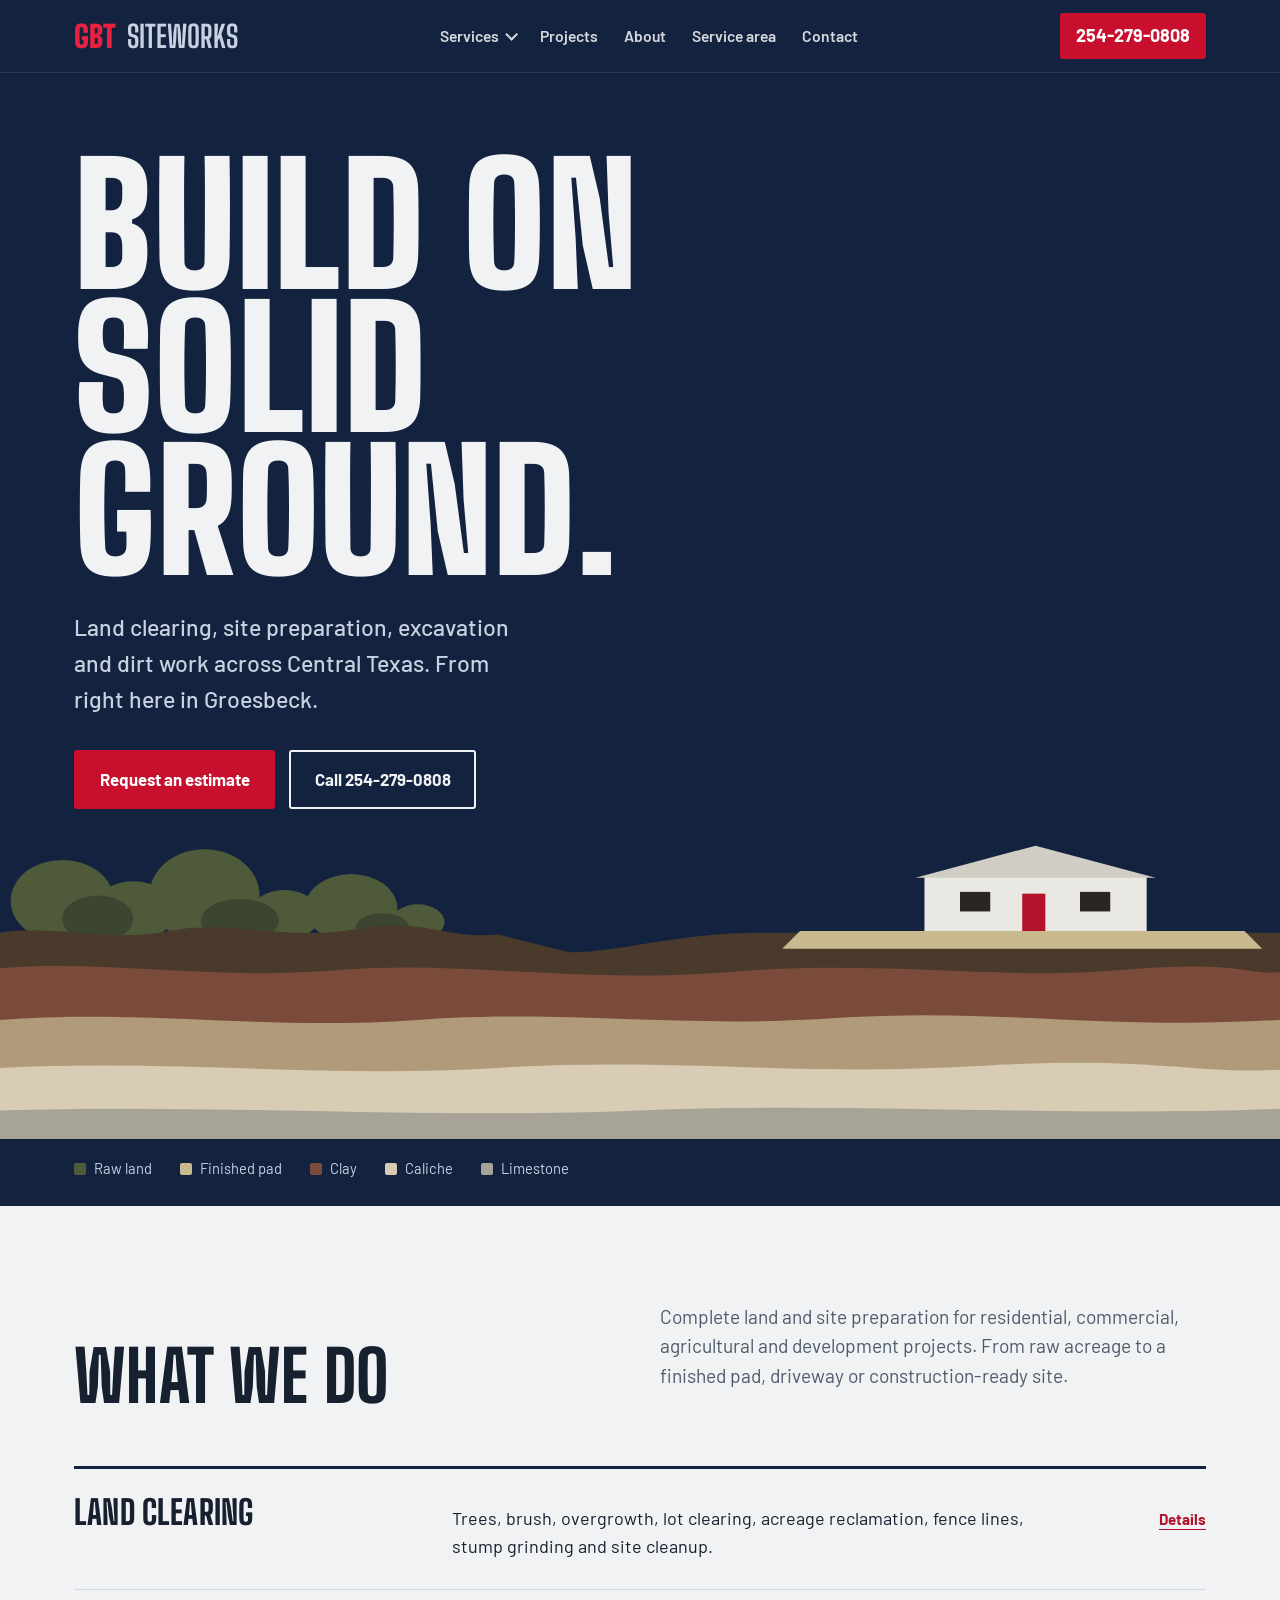
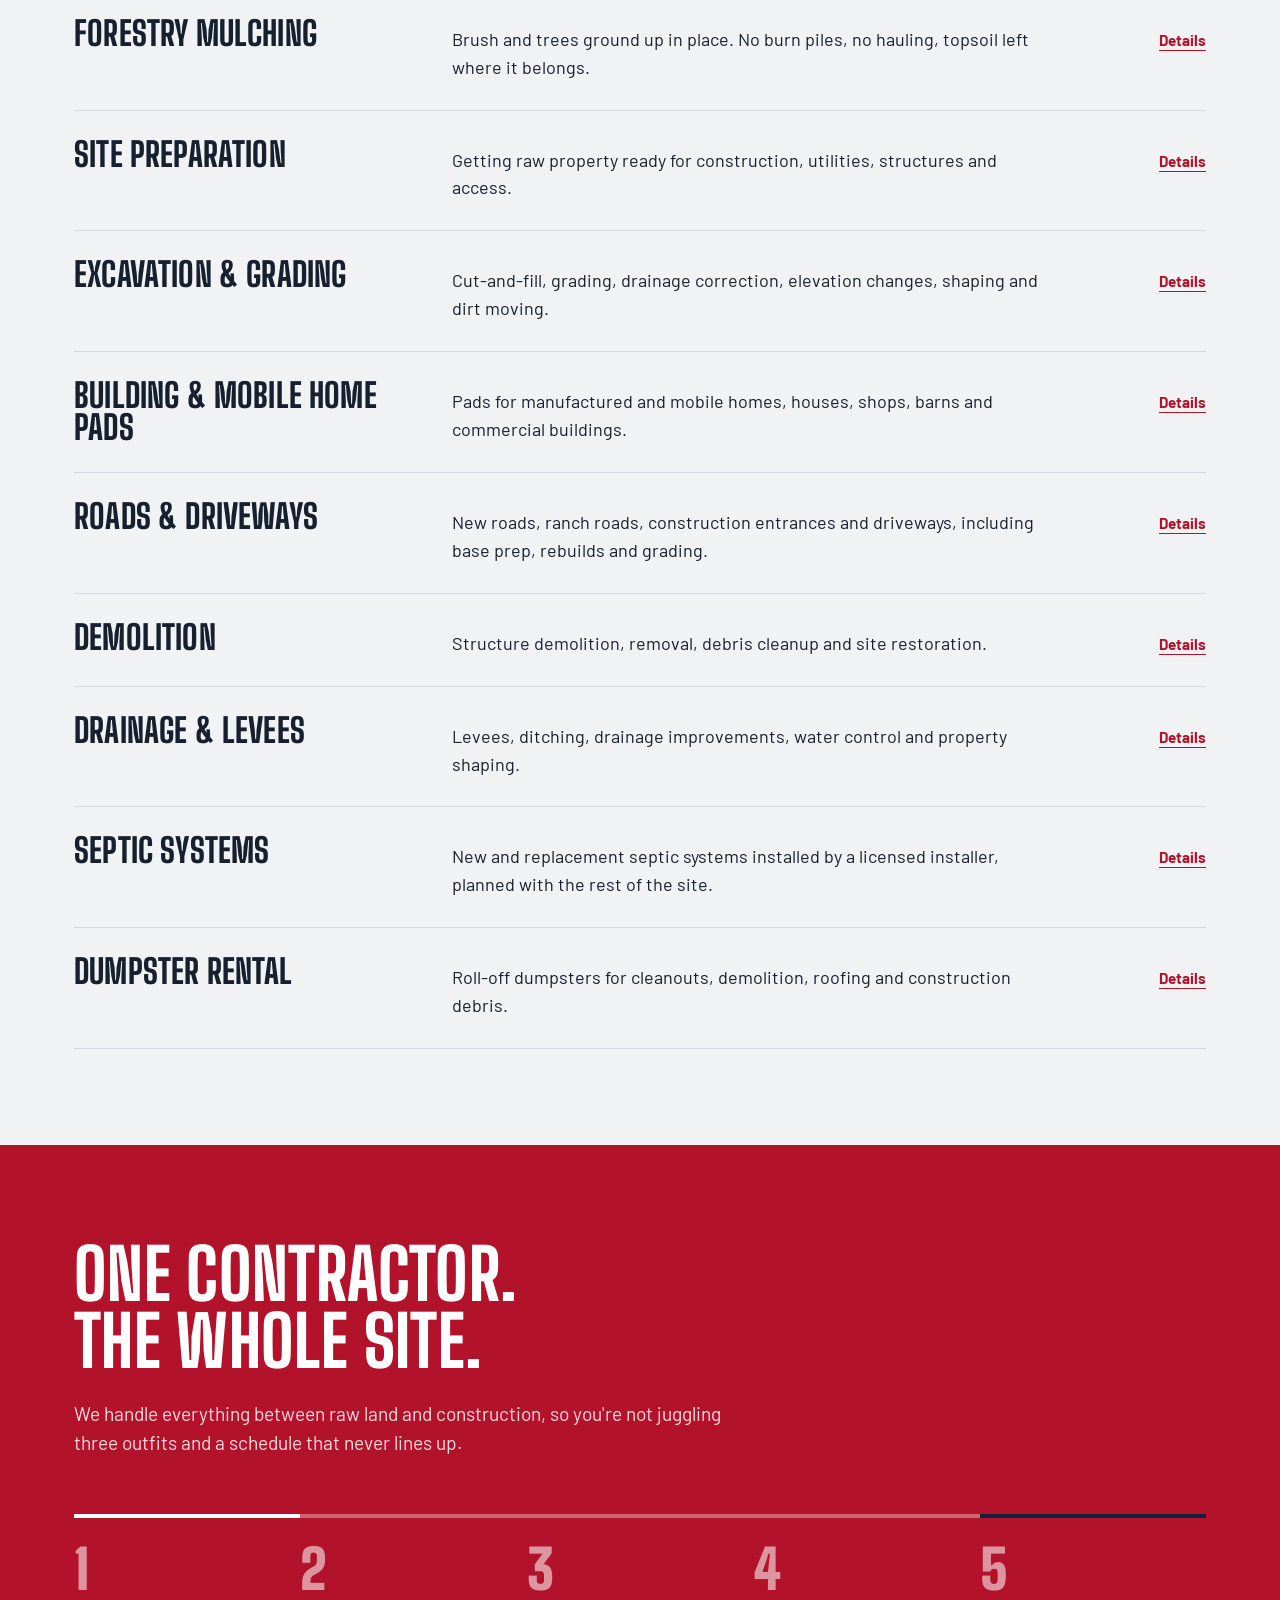
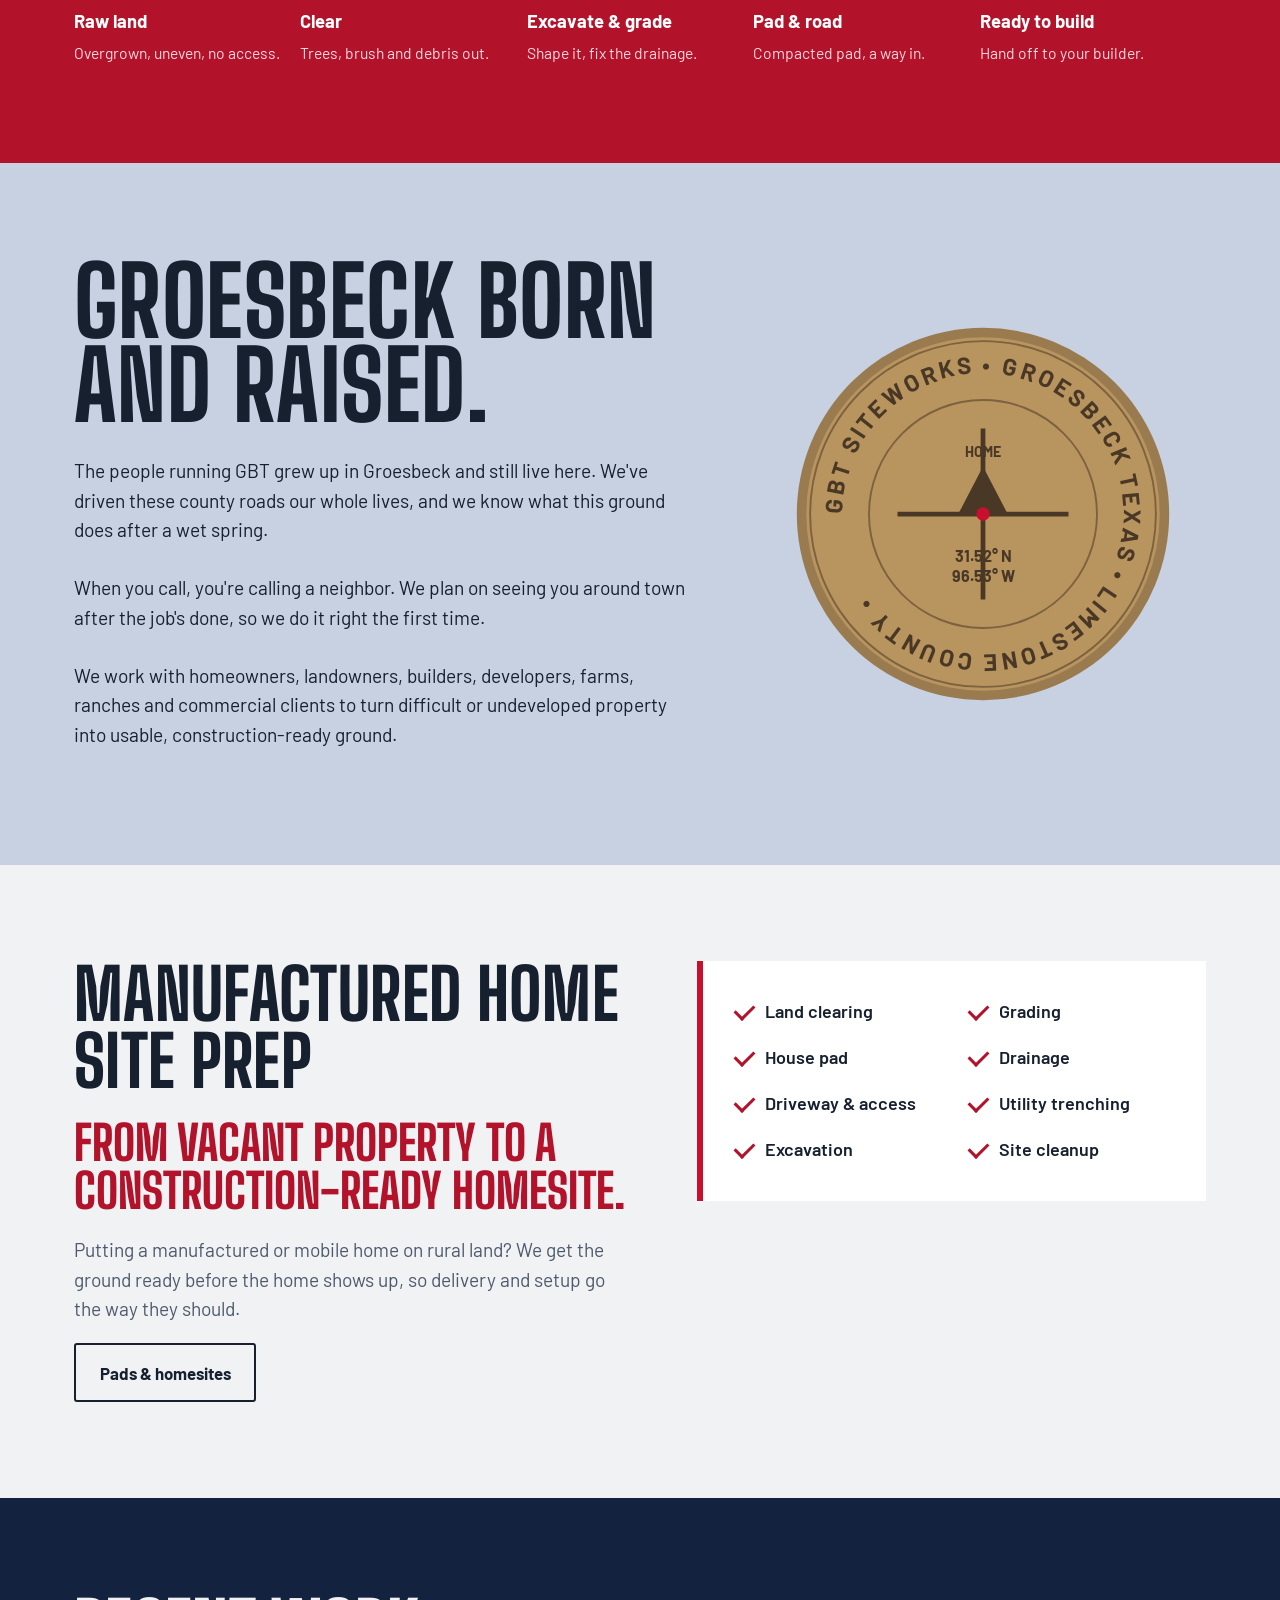
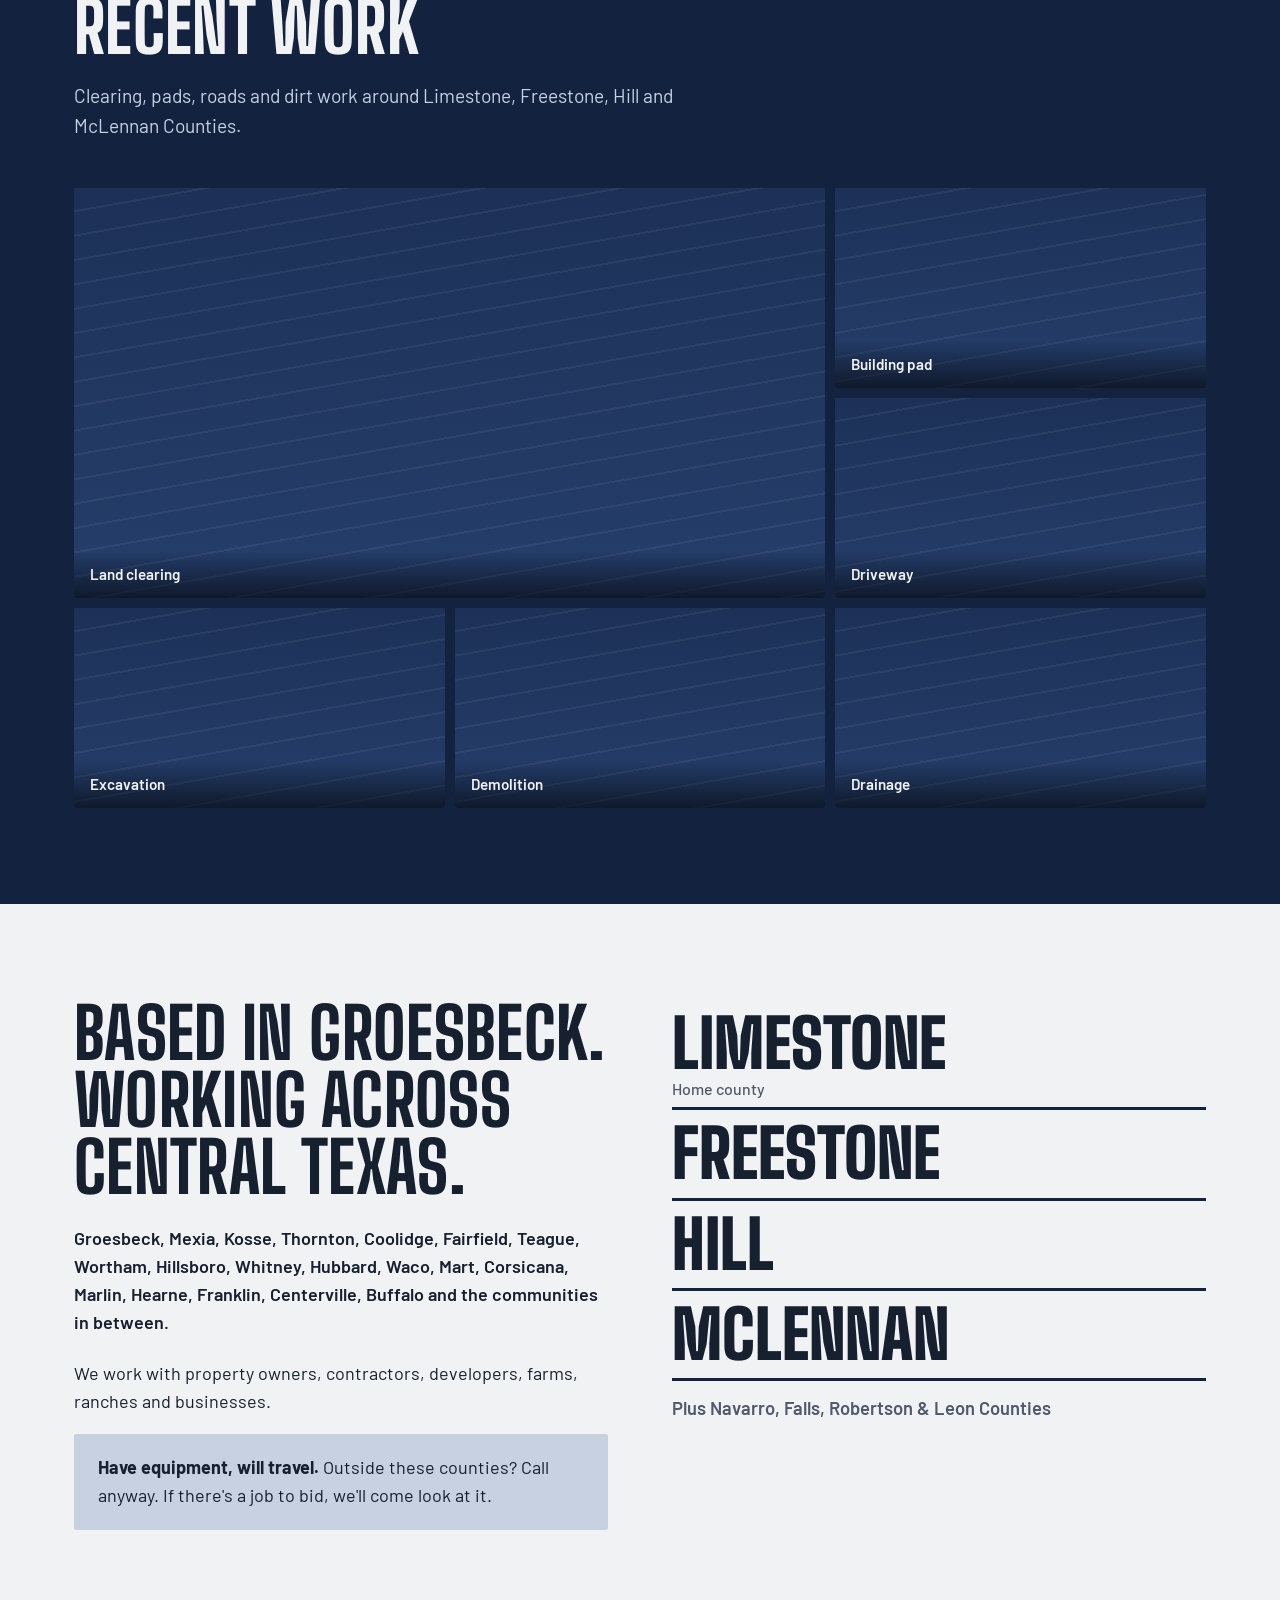
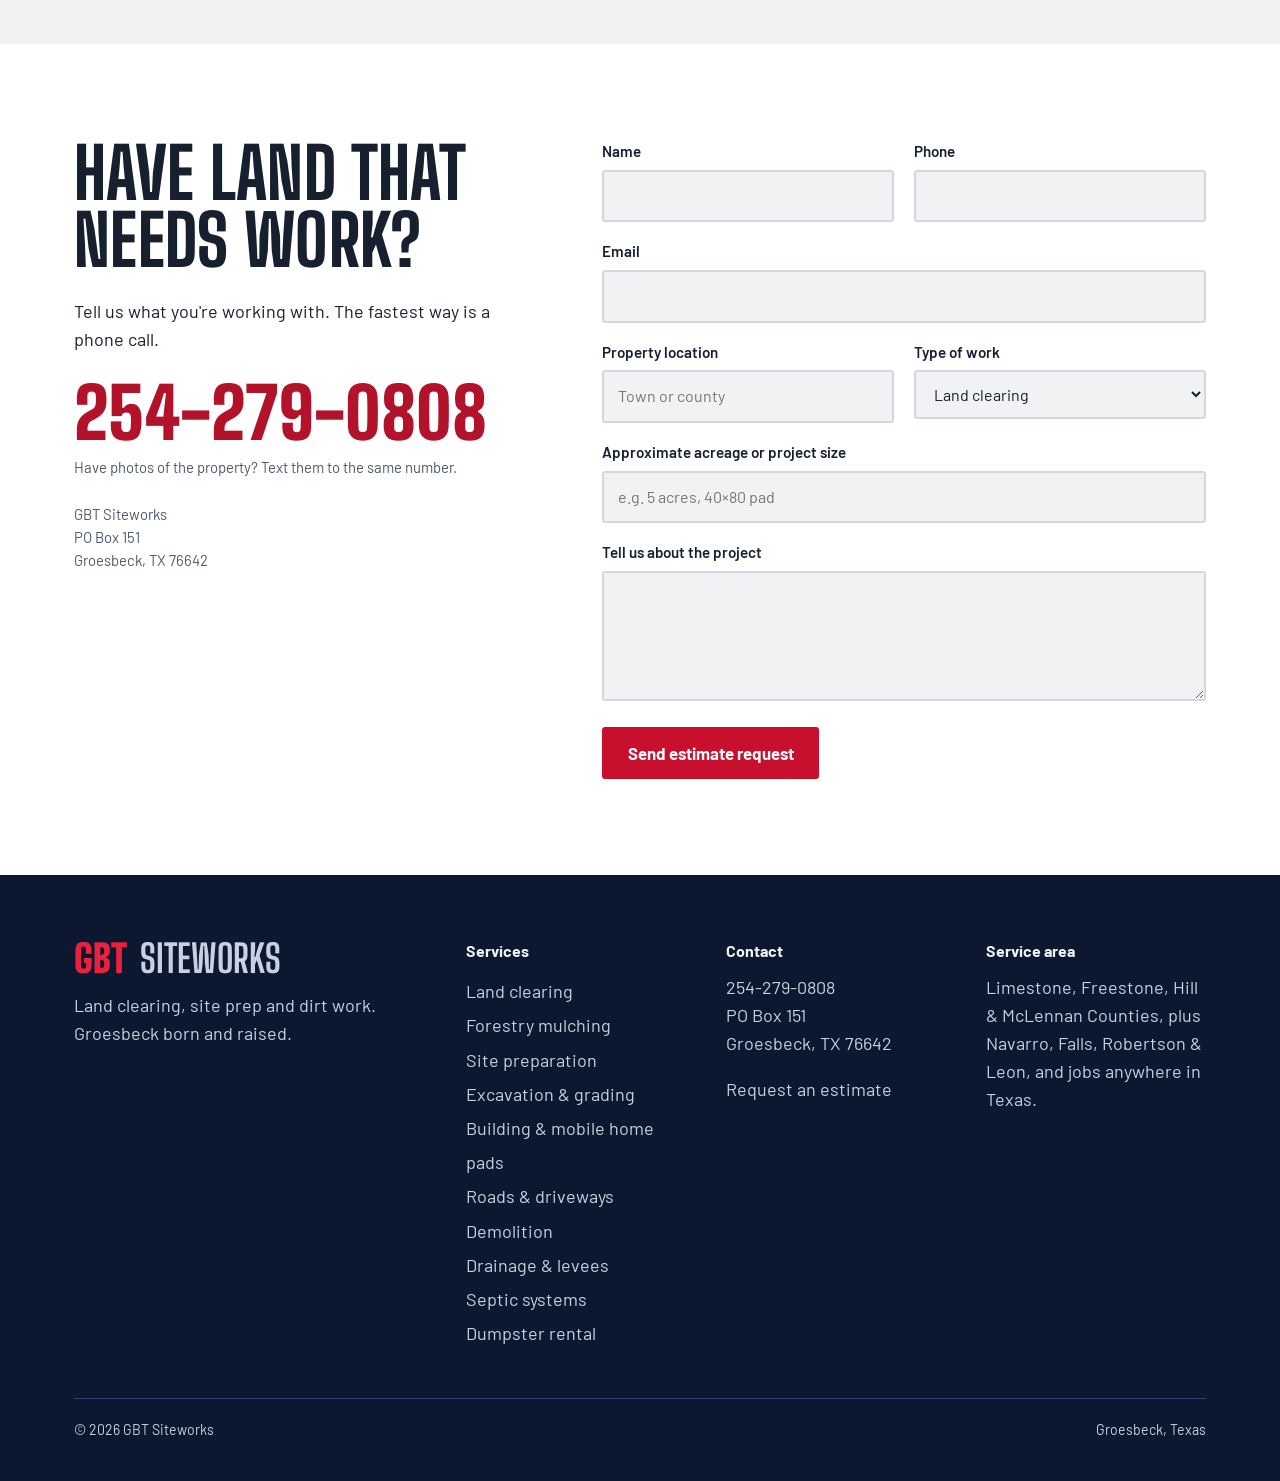
==== commit 1cd2fc6c: "Add files via upload" ====
--- a/index.html
+++ b/index.html
@@ -3,392 +3,218 @@
 <head>
 <meta charset="utf-8">
 <meta name="viewport" content="width=device-width, initial-scale=1">
-<title>GBT Siteworks | Land Clearing, Site Prep & Dirt Work in Central Texas</title>
-<meta name="description" content="GBT Siteworks provides land clearing, site preparation, excavation, grading, building pads, roads, driveways and demolition across Limestone, McLennan and Freestone Counties. Based in Groesbeck, TX. Call 254-279-0808.">
-<link rel="preconnect" href="https://fonts.googleapis.com">
-<link rel="preconnect" href="https://fonts.gstatic.com" crossorigin>
-<link href="https://fonts.googleapis.com/css2?family=Big+Shoulders+Display:wght@700;800;900&family=Barlow:ital,wght@0,400;0,500;0,600;0,700;1,400&display=swap" rel="stylesheet">
-<style>
-  :root{
-    --limestone:#E9E8E3;
-    --stone:#CFCDC4;
-    --loam:#2B2621;
-    --loam-2:#3A332C;
-    --clay:#8C3B22;
-    --sand:#B9824F;
-    --caliche:#D8CDB4;
-    --flag:#FF5A1F;      /* survey flagging tape */
-    --ink:#2B2621;
-    --muted:#5E564D;
-    --wrap:1180px;
-    --display:"Big Shoulders Display","Arial Narrow",Impact,sans-serif;
-  }
-  *{box-sizing:border-box}
-  html{scroll-behavior:smooth}
-  @media (prefers-reduced-motion:reduce){html{scroll-behavior:auto}}
-  body{margin:0;background:var(--limestone);color:var(--ink);font-family:Barlow,system-ui,sans-serif;font-size:18px;line-height:1.55}
-  img{max-width:100%;display:block}
-  a{color:inherit}
-  :focus-visible{outline:3px solid var(--flag);outline-offset:3px}
-  .wrap{max-width:var(--wrap);margin:0 auto;padding:0 24px}
-  h1,h2,h3{font-family:var(--display);font-weight:800;line-height:.95;margin:0;letter-spacing:.005em}
-  h2{font-size:clamp(2.6rem,6vw,4.4rem);text-transform:uppercase}
-  h3{font-size:1.9rem;text-transform:uppercase}
-  p{margin:0 0 1em}
-  .lede{font-size:1.2rem;max-width:62ch;color:var(--muted)}
-
-  /* buttons */
-  .btn{display:inline-flex;align-items:center;gap:.6em;font-weight:700;font-size:1.05rem;text-decoration:none;padding:.85em 1.4em;border:2px solid currentColor;border-radius:3px}
-  .btn-flag{background:var(--flag);border-color:var(--flag);color:#1d1a17}
-  .btn-flag:hover{background:#ff7240;border-color:#ff7240}
-  .btn-line{color:var(--limestone)}
-  .btn-line:hover{background:rgba(255,255,255,.08)}
-
-  /* header */
-  header.top{background:var(--loam);color:var(--limestone);position:sticky;top:0;z-index:10}
-  header.top .wrap{display:flex;align-items:center;justify-content:space-between;gap:20px;height:72px}
-  .mark{display:flex;align-items:baseline;gap:.35em;text-decoration:none;font-family:var(--display);font-weight:900;font-size:1.9rem;text-transform:uppercase;line-height:1}
-  .mark b{color:var(--flag);font-weight:900}
-  .mark span{font-weight:700;color:var(--caliche)}
-  nav.links{display:flex;gap:26px;font-weight:600;font-size:.98rem}
-  nav.links a{text-decoration:none;opacity:.85}
-  nav.links a:hover{opacity:1;text-decoration:underline;text-underline-offset:5px}
-  .call{font-weight:700;text-decoration:none;white-space:nowrap;background:var(--flag);color:#1d1a17;padding:.5em .9em;border-radius:3px}
-  @media (max-width:900px){nav.links{display:none}}
-
-  /* hero */
-  .hero{background:var(--loam);color:var(--limestone);position:relative;overflow:hidden}
-  .hero-copy{padding:80px 24px 40px;max-width:var(--wrap);margin:0 auto;position:relative;z-index:2}
-  .hero h1{font-size:clamp(4rem,13vw,10.5rem);text-transform:uppercase;font-weight:900;line-height:.86;max-width:10ch}
-  .hero .sub{font-size:clamp(1.15rem,2.2vw,1.45rem);font-weight:500;max-width:34ch;margin:28px 0 32px;color:var(--caliche)}
-  .hero .ctas{display:flex;flex-wrap:wrap;gap:14px}
-  .strata{display:block;width:100%;height:auto;margin-top:-30px}
-  .strata-key{display:flex;flex-wrap:wrap;gap:6px 28px;font-size:.92rem;color:var(--caliche);padding:18px 24px 26px;max-width:var(--wrap);margin:0 auto}
-  .strata-key i{display:inline-block;width:12px;height:12px;border-radius:2px;margin-right:8px;vertical-align:-1px}
-
-  section{padding:96px 0}
-
-  /* services */
-  .services-head{display:grid;grid-template-columns:1fr 1fr;gap:40px;align-items:end;margin-bottom:56px}
-  @media (max-width:800px){.services-head{grid-template-columns:1fr}}
-  .svc-list{border-top:3px solid var(--loam)}
-  .svc{display:grid;grid-template-columns:minmax(220px,1fr) 2fr;gap:12px 48px;padding:28px 0;border-bottom:1px solid var(--stone)}
-  .svc h3{font-size:2.1rem}
-  .svc p{margin:0;max-width:60ch}
-  @media (max-width:700px){.svc{grid-template-columns:1fr}}
-
-  /* whole site sequence */
-  .whole{background:var(--clay);color:#F5ECE4}
-  .whole .lede{color:#F0D9CB}
-  .steps{list-style:none;margin:56px 0 0;padding:0;display:grid;grid-template-columns:repeat(5,1fr);counter-reset:s}
-  .steps li{counter-increment:s;padding:24px 20px 0 0;border-top:4px solid rgba(255,255,255,.35);position:relative}
-  .steps li:first-child{border-top-color:var(--loam)}
-  .steps li:last-child{border-top-color:var(--flag)}
-  .steps li::before{content:counter(s);font-family:var(--display);font-weight:900;font-size:3.4rem;line-height:1;display:block;margin-bottom:10px;opacity:.55}
-  .steps strong{display:block;font-size:1.15rem;margin-bottom:4px}
-  .steps span{font-size:.98rem;color:#F0D9CB}
-  @media (max-width:900px){.steps{grid-template-columns:1fr 1fr;gap:28px}}
-  @media (max-width:520px){.steps{grid-template-columns:1fr}}
-
-  /* manufactured homes */
-  .mh{display:grid;grid-template-columns:1.1fr 1fr;gap:64px;align-items:start}
-  @media (max-width:860px){.mh{grid-template-columns:1fr;gap:36px}}
-  .mh .tag{font-family:var(--display);font-weight:800;font-size:clamp(2rem,4vw,3rem);line-height:1;color:var(--clay);margin:24px 0 20px;text-transform:uppercase}
-  .check{list-style:none;margin:0;padding:0;columns:2;column-gap:28px;background:#fff;border-left:6px solid var(--flag);padding:28px 32px}
-  .check li{break-inside:avoid;padding:9px 0 9px 30px;position:relative;font-weight:600}
-  .check li::before{content:"";position:absolute;left:0;top:15px;width:16px;height:9px;border-left:3px solid var(--clay);border-bottom:3px solid var(--clay);transform:rotate(-45deg)}
-  @media (max-width:480px){.check{columns:1}}
-
-  /* projects */
-  .projects{background:var(--loam);color:var(--limestone)}
-  .projects .lede{color:var(--caliche)}
-  .gallery{display:grid;grid-template-columns:repeat(6,1fr);grid-auto-rows:200px;gap:10px;margin-top:48px}
-  .gallery figure{margin:0;position:relative;overflow:hidden;background:var(--loam-2);border-radius:2px}
-  .gallery figure:nth-child(1){grid-column:span 4;grid-row:span 2}
-  .gallery figure:nth-child(2){grid-column:span 2}
-  .gallery figure:nth-child(3){grid-column:span 2}
-  .gallery figure:nth-child(4),.gallery figure:nth-child(5),.gallery figure:nth-child(6){grid-column:span 2}
-  .gallery img{width:100%;height:100%;object-fit:cover}
-  .gallery .ph{position:absolute;inset:0;background:
-      repeating-linear-gradient(170deg,transparent 0 22px,rgba(185,130,79,.13) 22px 24px),
-      linear-gradient(180deg,var(--loam-2),#4a3a2c)}
-  .gallery figcaption{position:absolute;left:0;bottom:0;padding:12px 16px;font-weight:600;font-size:.95rem;background:linear-gradient(transparent,rgba(0,0,0,.6));width:100%}
-  @media (max-width:760px){.gallery{grid-template-columns:1fr 1fr;grid-auto-rows:160px}.gallery figure:nth-child(n){grid-column:span 1;grid-row:span 1}.gallery figure:nth-child(1){grid-column:span 2;grid-row:span 2}}
-
-  /* area */
-  .area{display:grid;grid-template-columns:1fr 1fr;gap:64px}
-  @media (max-width:860px){.area{grid-template-columns:1fr;gap:32px}}
-  .counties{list-style:none;margin:0;padding:0}
-  .counties li{font-family:var(--display);font-weight:900;font-size:clamp(2.6rem,6vw,4.2rem);line-height:1;text-transform:uppercase;padding:10px 0;border-bottom:3px solid var(--loam)}
-  .counties li small{display:block;font-family:Barlow;font-weight:500;font-size:1rem;text-transform:none;color:var(--muted);margin-top:4px}
-  .towns{font-weight:600;margin:24px 0}
-  .beyond{background:var(--caliche);padding:20px 24px;border-radius:2px}
-
-  /* estimate */
-  .estimate{background:#fff}
-  .est-grid{display:grid;grid-template-columns:1fr 1.3fr;gap:64px}
-  @media (max-width:900px){.est-grid{grid-template-columns:1fr;gap:40px}}
-  .bigphone{display:block;font-family:var(--display);font-weight:900;font-size:clamp(3rem,7vw,5rem);line-height:1;text-decoration:none;color:var(--clay);margin:24px 0 8px}
-  .bigphone:hover{color:var(--flag)}
-  form{display:grid;grid-template-columns:1fr 1fr;gap:18px 20px}
-  .full{grid-column:1/-1}
-  @media (max-width:560px){form{grid-template-columns:1fr}}
-  label{display:block;font-weight:600;font-size:.95rem;margin-bottom:6px}
-  input,select,textarea{width:100%;font:inherit;font-size:1rem;padding:.75em .85em;border:2px solid var(--stone);border-radius:3px;background:var(--limestone);color:var(--ink)}
-  input:focus,select:focus,textarea:focus{border-color:var(--loam);outline:none;box-shadow:0 0 0 3px rgba(255,90,31,.35)}
-  textarea{min-height:130px;resize:vertical}
-  form .btn{justify-content:center;cursor:pointer;font-family:inherit}
-  .note{font-size:.93rem;color:var(--muted);margin:0}
-
-  /* about */
-  .about{display:grid;grid-template-columns:1fr 2fr;gap:64px;align-items:start}
-  @media (max-width:860px){.about{grid-template-columns:1fr;gap:24px}}
-
-  /* footer */
-  footer{background:var(--loam);color:var(--caliche);padding:64px 0 40px}
-  .foot{display:grid;grid-template-columns:2fr 1fr 1fr;gap:40px}
-  @media (max-width:760px){.foot{grid-template-columns:1fr}}
-  footer .mark{font-size:2.4rem;color:var(--limestone)}
-  footer a{text-decoration:none}
-  footer a:hover{text-decoration:underline}
-  footer h4{font-family:Barlow;font-size:1rem;color:var(--limestone);margin:0 0 10px}
-  .fine{border-top:1px solid #4a423a;margin-top:48px;padding-top:20px;font-size:.88rem}
-
-  /* sticky mobile call bar */
-  .mobile-call{display:none}
-  @media (max-width:700px){
-    .mobile-call{display:flex;position:fixed;left:0;right:0;bottom:0;z-index:20;background:var(--flag);color:#1d1a17;font-weight:700;justify-content:center;padding:15px;text-decoration:none;font-size:1.1rem}
-    body{padding-bottom:56px}
-    header.top .call{display:none}
-  }
-</style>
+<title>GBT Siteworks | Land Clearing, Site Prep &amp; Dirt Work in Central Texas</title>
+<meta name="description" content="GBT Siteworks provides land clearing, site preparation, excavation, grading, building pads, roads, driveways and demolition across Limestone, Freestone, Hill and McLennan Counties. Based in Groesbeck, TX. Call 254-279-0808.">
+<link rel="preconnect" href="https://fonts.googleapis.com"><link rel="preconnect" href="https://fonts.gstatic.com" crossorigin><link href="https://fonts.googleapis.com/css2?family=Big+Shoulders+Display:wght@700;800;900&family=Barlow:ital,wght@0,400;0,500;0,600;0,700;1,400&display=swap" rel="stylesheet">
+<link rel="stylesheet" href="/styles.css">
 </head>
 <body>
 
 <header class="top">
   <div class="wrap">
-    <a class="mark" href="#top" aria-label="GBT Siteworks home"><b>GBT</b><span>Siteworks</span></a>
+    <a class="mark" href="/" aria-label="GBT Siteworks home"><b>GBT</b><span>Siteworks</span></a>
     <nav class="links" aria-label="Main">
-      <a href="#services">Services</a>
-      <a href="#projects">Projects</a>
-      <a href="#about">About</a>
-      <a href="#area">Service area</a>
-      <a href="#estimate">Contact</a>
+      <details class="dd"><summary>Services</summary><div class="dd-panel"><a href="/land-clearing">Land clearing</a><a href="/forestry-mulching">Forestry mulching</a><a href="/site-preparation">Site preparation</a><a href="/excavation-grading">Excavation &amp; grading</a><a href="/pads">Building &amp; mobile home pads</a><a href="/roads-driveways">Roads &amp; driveways</a><a href="/demolition">Demolition</a><a href="/drainage-levees">Drainage &amp; levees</a><a href="/septic">Septic systems</a><a href="/dumpster-rental">Dumpster rental</a></div></details>
+      <a href="/#projects">Projects</a>
+      <a href="/#about">About</a>
+      <a href="/#area">Service area</a>
+      <a href="/#estimate">Contact</a>
     </nav>
     <a class="call" href="tel:+12542790808">254-279-0808</a>
+    <details class="menu"><summary>Menu</summary>
+      <div class="menu-panel">
+        <a href="/">Home</a>
+        <p class="grp">Services</p><div class="sub"><a href="/land-clearing">Land clearing</a><a href="/forestry-mulching">Forestry mulching</a><a href="/site-preparation">Site preparation</a><a href="/excavation-grading">Excavation &amp; grading</a><a href="/pads">Building &amp; mobile home pads</a><a href="/roads-driveways">Roads &amp; driveways</a><a href="/demolition">Demolition</a><a href="/drainage-levees">Drainage &amp; levees</a><a href="/septic">Septic systems</a><a href="/dumpster-rental">Dumpster rental</a></div>
+        <a href="/#projects">Projects</a>
+        <a href="/#about">About</a>
+        <a href="/#area">Service area</a>
+        <a href="/#estimate">Request an estimate</a>
+        <a href="tel:+12542790808">Call 254-279-0808</a>
+      </div>
+    </details>
   </div>
 </header>
-
-<main id="top">
-
-  <!-- HERO -->
-  <section class="hero" style="padding:0" aria-labelledby="hero-h">
-    <div class="hero-copy">
-      <h1 id="hero-h">Build on solid ground.</h1>
-      <p class="sub">Land clearing, site preparation, excavation and dirt work across Central Texas.</p>
-      <div class="ctas">
-        <a class="btn btn-flag" href="#estimate">Request an estimate</a>
-        <a class="btn btn-line" href="tel:+12542790808">Call 254-279-0808</a>
-      </div>
-    </div>
-
-    <!-- Soil cross-section: raw brush on the left, cleared and leveled pad on the right -->
-    <svg class="strata" viewBox="0 0 1440 360" preserveAspectRatio="none" role="img" aria-label="Cross-section of ground going from overgrown brush on the left to a cleared, leveled building pad on the right">
-      <!-- brush / trees on raw land -->
-      <g fill="#4F5A3A">
-        <ellipse cx="70" cy="92" rx="58" ry="46"/><ellipse cx="150" cy="104" rx="46" ry="34"/>
-        <ellipse cx="230" cy="86" rx="62" ry="52"/><ellipse cx="320" cy="108" rx="40" ry="28"/>
-        <ellipse cx="395" cy="100" rx="52" ry="38"/><ellipse cx="470" cy="116" rx="30" ry="20"/>
-      </g>
-      <g fill="#3B4530">
-        <ellipse cx="110" cy="112" rx="40" ry="26"/><ellipse cx="270" cy="114" rx="44" ry="24"/><ellipse cx="430" cy="122" rx="30" ry="16"/>
-      </g>
-      <!-- small house on finished pad -->
-      <g>
-        <rect x="1040" y="64" width="250" height="62" fill="#E9E8E3"/>
-        <polygon points="1030,66 1165,30 1300,66" fill="#CFCDC4"/>
-        <rect x="1080" y="82" width="34" height="22" fill="#2B2621"/>
-        <rect x="1215" y="82" width="34" height="22" fill="#2B2621"/>
-        <rect x="1150" y="84" width="26" height="42" fill="#8C3B22"/>
-      </g>
-      <!-- topsoil: rough on the left, flat compacted pad on the right -->
-      <path fill="#4A3A2C" d="M0,128 C60,118 120,140 190,126 S320,138 400,124 S500,136 560,130 L640,150 C700,150 760,128 860,128 L1440,128 L1440,360 L0,360Z"/>
-      <path fill="#C9B98F" d="M900,126 L1400,126 L1420,146 L880,146Z"/><!-- compacted pad -->
-      <path fill="#8C3B22" d="M0,168 C120,158 240,182 380,170 S640,186 820,172 S1120,182 1260,170 S1400,176 1440,172 L1440,360 L0,360Z"/>
-      <path fill="#B9824F" d="M0,226 C160,214 300,238 470,226 S760,236 940,224 S1240,238 1440,226 L1440,360 L0,360Z"/>
-      <path fill="#D8CDB4" d="M0,280 C200,270 360,292 560,280 S900,290 1100,278 S1340,288 1440,282 L1440,360 L0,360Z"/>
-      <path fill="#A8A397" d="M0,328 C240,320 480,338 720,328 S1200,336 1440,326 L1440,360 L0,360Z"/>
-    </svg>
-    <div class="strata-key" aria-hidden="true">
-      <span><i style="background:#4F5A3A"></i>Raw land</span>
-      <span><i style="background:#C9B98F"></i>Finished pad</span>
-      <span><i style="background:#8C3B22"></i>Red clay</span>
-      <span><i style="background:#D8CDB4"></i>Caliche</span>
-      <span><i style="background:#A8A397"></i>Limestone</span>
-    </div>
-  </section>
-
-  <!-- SERVICES -->
-  <section id="services" aria-labelledby="svc-h">
-    <div class="wrap">
-      <div class="services-head">
-        <h2 id="svc-h">What we do</h2>
-        <p class="lede">Complete land and site preparation for residential, commercial, agricultural and development projects. From raw acreage to a finished pad, driveway or construction-ready site.</p>
-      </div>
-      <div class="svc-list">
-        <div class="svc"><h3>Land clearing</h3><p>Trees, brush, overgrowth, lot clearing, acreage reclamation, fence lines and site cleanup.</p></div>
-        <div class="svc"><h3>Site preparation</h3><p>Getting raw property ready for construction, utilities, structures and access.</p></div>
-        <div class="svc"><h3>Excavation &amp; grading</h3><p>Cut-and-fill, grading, drainage correction, elevation changes, shaping and dirt moving.</p></div>
-        <div class="svc"><h3>Building pads</h3><p>Pads for manufactured and mobile homes, houses, shops, barns and commercial buildings.</p></div>
-        <div class="svc"><h3>Roads &amp; driveways</h3><p>New roads, ranch roads, construction entrances and driveways, including base prep, rebuilds and grading.</p></div>
-        <div class="svc"><h3>Demolition</h3><p>Structure demolition, removal, debris cleanup and site restoration.</p></div>
-        <div class="svc"><h3>Levee &amp; drainage</h3><p>Levees, ditching, drainage improvements, water control and property shaping.</p></div>
-      </div>
-    </div>
-  </section>
-
-  <!-- ONE CONTRACTOR -->
-  <section class="whole" aria-labelledby="whole-h">
-    <div class="wrap">
-      <h2 id="whole-h">One contractor.<br>The whole site.</h2>
-      <p class="lede" style="margin-top:24px">We handle everything between raw land and construction, so you're not juggling three outfits and a schedule that never lines up.</p>
-      <ol class="steps">
-        <li><strong>Raw land</strong><span>Overgrown, uneven, no access.</span></li>
-        <li><strong>Clear</strong><span>Trees, brush and debris out.</span></li>
-        <li><strong>Excavate &amp; grade</strong><span>Shape it, fix the drainage.</span></li>
-        <li><strong>Pad &amp; road</strong><span>Compacted pad, a way in.</span></li>
-        <li><strong>Ready to build</strong><span>Hand off to your builder.</span></li>
-      </ol>
-    </div>
-  </section>
-
-  <!-- MANUFACTURED HOMES -->
-  <section aria-labelledby="mh-h">
-    <div class="wrap mh">
-      <div>
-        <h2 id="mh-h">Manufactured home site prep</h2>
-        <p class="tag">From vacant property to a construction-ready homesite.</p>
-        <p class="lede">Putting a manufactured or mobile home on rural land? We get the ground ready before the home shows up, so delivery and setup go the way they should.</p>
-      </div>
-      <ul class="check">
-        <li>Land clearing</li>
-        <li>House pad</li>
-        <li>Driveway &amp; access</li>
-        <li>Excavation</li>
-        <li>Grading</li>
-        <li>Drainage</li>
-        <li>Utility trenching</li>
-        <li>Site cleanup</li>
-      </ul>
-    </div>
-  </section>
-
-  <!-- PROJECTS -->
-  <section class="projects" id="projects" aria-labelledby="proj-h">
-    <div class="wrap">
-      <h2 id="proj-h">Recent work</h2>
-      <p class="lede" style="margin-top:20px">Clearing, pads, roads and dirt work around Limestone, McLennan and Freestone Counties.</p>
-      <!-- SWAP IN REAL PHOTOS: replace each <div class="ph"></div> with
-           <img src="photos/your-file.jpg" alt="Describe the job"> and update the caption.
-           Best first slot: a wide before/after or equipment-on-site shot. -->
-      <div class="gallery">
-        <figure><div class="ph"></div><figcaption>Land clearing</figcaption></figure>
-        <figure><div class="ph"></div><figcaption>Building pad</figcaption></figure>
-        <figure><div class="ph"></div><figcaption>Driveway</figcaption></figure>
-        <figure><div class="ph"></div><figcaption>Excavation</figcaption></figure>
-        <figure><div class="ph"></div><figcaption>Demolition</figcaption></figure>
-        <figure><div class="ph"></div><figcaption>Drainage</figcaption></figure>
-      </div>
-    </div>
-  </section>
-
-  <!-- SERVICE AREA -->
-  <section id="area" aria-labelledby="area-h">
-    <div class="wrap area">
-      <div>
-        <h2 id="area-h">Based in Groesbeck. Working across Central Texas.</h2>
-        <p class="towns">Groesbeck, Mexia, Fairfield, Teague, Wortham, Buffalo, Kosse, Thornton, Coolidge, Waco and surrounding communities.</p>
-        <p>We work with property owners, contractors, developers, farms, ranches and businesses.</p>
-        <p class="beyond"><strong>Bigger project outside Central Texas?</strong> We take on select larger projects anywhere in the state. Give us a call.</p>
-      </div>
-      <ul class="counties">
-        <li>Limestone<small>Home county</small></li>
-        <li>McLennan</li>
-        <li>Freestone</li>
-      </ul>
-    </div>
-  </section>
-
-  <!-- ABOUT -->
-  <section id="about" style="padding-top:0" aria-labelledby="about-h">
-    <div class="wrap about">
-      <h2 id="about-h">About GBT</h2>
-      <div>
-        <p class="lede" style="color:var(--ink)">GBT Siteworks is a land and site-work contractor based in Groesbeck. We work with homeowners, landowners, builders, developers, farms, ranches and commercial clients to turn difficult or undeveloped property into usable, construction-ready ground.</p>
-        <p class="lede">We own the equipment, we move the dirt, and we finish the job.</p>
-      </div>
-    </div>
-  </section>
-
-  <!-- ESTIMATE -->
-  <section class="estimate" id="estimate" aria-labelledby="est-h">
-    <div class="wrap est-grid">
-      <div>
-        <h2 id="est-h">Request an estimate</h2>
-        <p style="margin-top:24px">The fastest way is a phone call.</p>
-        <a class="bigphone" href="tel:+12542790808">254-279-0808</a>
-        <p class="note">Have photos of the property? Text them to the same number.</p>
-        <p class="note" style="margin-top:24px">PO Box 151<br>Groesbeck, TX 76642</p>
-      </div>
-
-      <!-- FORM ENDPOINT: replace YOUR_FORM_ID with a Formspree (or similar) form ID so submissions get emailed. -->
-      <form action="https://formspree.io/f/YOUR_FORM_ID" method="POST">
-        <div><label for="f-name">Name</label><input id="f-name" name="name" autocomplete="name" required></div>
-        <div><label for="f-phone">Phone</label><input id="f-phone" name="phone" type="tel" autocomplete="tel" required></div>
-        <div class="full"><label for="f-email">Email</label><input id="f-email" name="email" type="email" autocomplete="email"></div>
-        <div><label for="f-loc">Property location</label><input id="f-loc" name="location" placeholder="Town or county"></div>
-        <div><label for="f-type">Type of work</label>
-          <select id="f-type" name="work_type">
-            <option>Land clearing</option>
-            <option>Site preparation</option>
-            <option>Excavation / grading</option>
-            <option>Building pad</option>
-            <option>Mobile home pad</option>
-            <option>Road / driveway</option>
-            <option>Demolition</option>
-            <option>Levee / drainage</option>
-            <option>Other</option>
-          </select>
-        </div>
-        <div class="full"><label for="f-size">Approximate acreage or project size</label><input id="f-size" name="size" placeholder="e.g. 5 acres, 40×80 pad"></div>
-        <div class="full"><label for="f-desc">Tell us about the project</label><textarea id="f-desc" name="description"></textarea></div>
-        <div class="full"><button class="btn btn-flag" type="submit">Send estimate request</button></div>
-      </form>
-    </div>
-  </section>
+<main>
+
+<section class="hero" aria-labelledby="hero-h">
+  <div class="hero-copy">
+    <h1 id="hero-h">Build on solid ground.</h1>
+    <p class="sub">Land clearing, site preparation, excavation and dirt work across Central Texas. From right here in Groesbeck.</p>
+    <div class="ctas">
+      <a class="btn btn-flag" href="#estimate">Request an estimate</a>
+      <a class="btn btn-line" href="tel:+12542790808">Call 254-279-0808</a>
+    </div>
+  </div>
+  <svg class="strata" viewBox="0 0 1440 360" preserveAspectRatio="none" role="img" aria-label="Cross-section of ground going from overgrown brush on the left to a cleared, leveled building pad on the right">
+    <g fill="#4F5A3A"><ellipse cx="70" cy="92" rx="58" ry="46"/><ellipse cx="150" cy="104" rx="46" ry="34"/><ellipse cx="230" cy="86" rx="62" ry="52"/><ellipse cx="320" cy="108" rx="40" ry="28"/><ellipse cx="395" cy="100" rx="52" ry="38"/><ellipse cx="470" cy="116" rx="30" ry="20"/></g>
+    <g fill="#3B4530"><ellipse cx="110" cy="112" rx="40" ry="26"/><ellipse cx="270" cy="114" rx="44" ry="24"/><ellipse cx="430" cy="122" rx="30" ry="16"/></g>
+    <g><rect x="1040" y="64" width="250" height="62" fill="#E9E8E3"/><polygon points="1030,66 1165,30 1300,66" fill="#CFCDC4"/><rect x="1080" y="82" width="34" height="22" fill="#2B2621"/><rect x="1215" y="82" width="34" height="22" fill="#2B2621"/><rect x="1150" y="84" width="26" height="42" fill="#B3122B"/></g>
+    <path fill="#4A3A2C" d="M0,128 C60,118 120,140 190,126 S320,138 400,124 S500,136 560,130 L640,150 C700,150 760,128 860,128 L1440,128 L1440,360 L0,360Z"/>
+    <path fill="#C9B98F" d="M900,126 L1400,126 L1420,146 L880,146Z"/>
+    <path fill="#7A4A3A" d="M0,168 C120,158 240,182 380,170 S640,186 820,172 S1120,182 1260,170 S1400,176 1440,172 L1440,360 L0,360Z"/>
+    <path fill="#B09A7A" d="M0,226 C160,214 300,238 470,226 S760,236 940,224 S1240,238 1440,226 L1440,360 L0,360Z"/>
+    <path fill="#D8CDB4" d="M0,280 C200,270 360,292 560,280 S900,290 1100,278 S1340,288 1440,282 L1440,360 L0,360Z"/>
+    <path fill="#A8A397" d="M0,328 C240,320 480,338 720,328 S1200,336 1440,326 L1440,360 L0,360Z"/>
+  </svg>
+  <div class="strata-key" aria-hidden="true">
+    <span><i style="background:#4F5A3A"></i>Raw land</span><span><i style="background:#C9B98F"></i>Finished pad</span><span><i style="background:#7A4A3A"></i>Clay</span><span><i style="background:#D8CDB4"></i>Caliche</span><span><i style="background:#A8A397"></i>Limestone</span>
+  </div>
+</section>
+
+<section id="services" aria-labelledby="svc-h">
+  <div class="wrap">
+    <div class="services-head">
+      <h2 id="svc-h">What we do</h2>
+      <p class="lede">Complete land and site preparation for residential, commercial, agricultural and development projects. From raw acreage to a finished pad, driveway or construction-ready site.</p>
+    </div>
+    <div class="svc-list"><a class="svc" href="/land-clearing"><h3>Land clearing</h3><p>Trees, brush, overgrowth, lot clearing, acreage reclamation, fence lines, stump grinding and site cleanup.</p><span class="more">Details</span></a><a class="svc" href="/forestry-mulching"><h3>Forestry mulching</h3><p>Brush and trees ground up in place. No burn piles, no hauling, topsoil left where it belongs.</p><span class="more">Details</span></a><a class="svc" href="/site-preparation"><h3>Site preparation</h3><p>Getting raw property ready for construction, utilities, structures and access.</p><span class="more">Details</span></a><a class="svc" href="/excavation-grading"><h3>Excavation &amp; grading</h3><p>Cut-and-fill, grading, drainage correction, elevation changes, shaping and dirt moving.</p><span class="more">Details</span></a><a class="svc" href="/pads"><h3>Building &amp; mobile home pads</h3><p>Pads for manufactured and mobile homes, houses, shops, barns and commercial buildings.</p><span class="more">Details</span></a><a class="svc" href="/roads-driveways"><h3>Roads &amp; driveways</h3><p>New roads, ranch roads, construction entrances and driveways, including base prep, rebuilds and grading.</p><span class="more">Details</span></a><a class="svc" href="/demolition"><h3>Demolition</h3><p>Structure demolition, removal, debris cleanup and site restoration.</p><span class="more">Details</span></a><a class="svc" href="/drainage-levees"><h3>Drainage &amp; levees</h3><p>Levees, ditching, drainage improvements, water control and property shaping.</p><span class="more">Details</span></a><a class="svc" href="/septic"><h3>Septic systems</h3><p>New and replacement septic systems installed by a licensed installer, planned with the rest of the site.</p><span class="more">Details</span></a><a class="svc" href="/dumpster-rental"><h3>Dumpster rental</h3><p>Roll-off dumpsters for cleanouts, demolition, roofing and construction debris.</p><span class="more">Details</span></a></div>
+  </div>
+</section>
+
+<section class="whole" aria-labelledby="whole-h">
+  <div class="wrap">
+    <h2 id="whole-h">One contractor.<br>The whole site.</h2>
+    <p class="lede" style="margin-top:24px">We handle everything between raw land and construction, so you're not juggling three outfits and a schedule that never lines up.</p>
+    <ol class="steps">
+      <li><strong>Raw land</strong><span>Overgrown, uneven, no access.</span></li>
+      <li><strong>Clear</strong><span>Trees, brush and debris out.</span></li>
+      <li><strong>Excavate &amp; grade</strong><span>Shape it, fix the drainage.</span></li>
+      <li><strong>Pad &amp; road</strong><span>Compacted pad, a way in.</span></li>
+      <li><strong>Ready to build</strong><span>Hand off to your builder.</span></li>
+    </ol>
+  </div>
+</section>
+
+<section class="local" id="about" aria-labelledby="local-h">
+  <div class="wrap local-grid">
+    <div>
+      <h2 id="local-h">Groesbeck born and raised.</h2>
+      <p class="lede">The people running GBT grew up in Groesbeck and still live here. We've driven these county roads our whole lives, and we know what this ground does after a wet spring.</p>
+      <p class="lede">When you call, you're calling a neighbor. We plan on seeing you around town after the job's done, so we do it right the first time.</p>
+      <p class="lede">We work with homeowners, landowners, builders, developers, farms, ranches and commercial clients to turn difficult or undeveloped property into usable, construction-ready ground.</p>
+    </div>
+    <svg class="benchmark" viewBox="0 0 400 400" role="img" aria-label="Survey benchmark marker reading GBT Siteworks, Groesbeck, Texas">
+  <defs><path id="ring" d="M200,200 m-148,0 a148,148 0 1,1 296,0 a148,148 0 1,1 -296,0"/></defs>
+  <circle cx="200" cy="200" r="196" fill="#9a7b4f"/>
+  <circle cx="200" cy="200" r="186" fill="#b8955f"/>
+  <circle cx="200" cy="200" r="182" fill="none" stroke="#7e6240" stroke-width="2"/>
+  <circle cx="200" cy="200" r="120" fill="none" stroke="#7e6240" stroke-width="2"/>
+  <text font-family="Barlow,sans-serif" font-weight="700" font-size="25" letter-spacing="3" fill="#4a3826">
+    <textPath href="#ring" startOffset="0">GBT SITEWORKS • GROESBECK TEXAS • LIMESTONE COUNTY •</textPath>
+  </text>
+  <line x1="200" y1="110" x2="200" y2="290" stroke="#4a3826" stroke-width="5"/>
+  <line x1="110" y1="200" x2="290" y2="200" stroke="#4a3826" stroke-width="5"/>
+  <polygon points="200,150 226,200 174,200" fill="#4a3826"/>
+  <circle cx="200" cy="200" r="7" fill="#C8102E"/>
+  <text x="200" y="250" text-anchor="middle" font-family="Barlow,sans-serif" font-weight="700" font-size="17" fill="#4a3826">31.52° N</text>
+  <text x="200" y="272" text-anchor="middle" font-family="Barlow,sans-serif" font-weight="700" font-size="17" fill="#4a3826">96.53° W</text>
+  <text x="200" y="140" text-anchor="middle" font-family="Barlow,sans-serif" font-weight="700" font-size="15" fill="#4a3826">HOME</text>
+</svg>
+  </div>
+</section>
+
+<section aria-labelledby="mh-h">
+  <div class="wrap mh">
+    <div>
+      <h2 id="mh-h">Manufactured home site prep</h2>
+      <p class="tag">From vacant property to a construction-ready homesite.</p>
+      <p class="lede">Putting a manufactured or mobile home on rural land? We get the ground ready before the home shows up, so delivery and setup go the way they should.</p>
+      <a class="btn btn-dark" href="/pads">Pads &amp; homesites</a>
+    </div>
+    <ul class="check">
+      <li>Land clearing</li><li>House pad</li><li>Driveway &amp; access</li><li>Excavation</li>
+      <li>Grading</li><li>Drainage</li><li>Utility trenching</li><li>Site cleanup</li>
+    </ul>
+  </div>
+</section>
+
+<section class="projects" id="projects" aria-labelledby="proj-h">
+  <div class="wrap">
+    <h2 id="proj-h">Recent work</h2>
+    <p class="lede" style="margin-top:20px">Clearing, pads, roads and dirt work around Limestone, Freestone, Hill and McLennan Counties.</p>
+    <!-- SWAP IN REAL PHOTOS: replace each <div class="ph"></div> with <img src="/photos/your-file.jpg" alt="Describe the job"> -->
+    <div class="gallery">
+      <figure><div class="ph"></div><figcaption>Land clearing</figcaption></figure>
+      <figure><div class="ph"></div><figcaption>Building pad</figcaption></figure>
+      <figure><div class="ph"></div><figcaption>Driveway</figcaption></figure>
+      <figure><div class="ph"></div><figcaption>Excavation</figcaption></figure>
+      <figure><div class="ph"></div><figcaption>Demolition</figcaption></figure>
+      <figure><div class="ph"></div><figcaption>Drainage</figcaption></figure>
+    </div>
+  </div>
+</section>
+
+<section id="area" aria-labelledby="area-h">
+  <div class="wrap area">
+    <div>
+      <h2 id="area-h">Based in Groesbeck. Working across Central Texas.</h2>
+      <p class="towns">Groesbeck, Mexia, Kosse, Thornton, Coolidge, Fairfield, Teague, Wortham, Hillsboro, Whitney, Hubbard, Waco, Mart, Corsicana, Marlin, Hearne, Franklin, Centerville, Buffalo and the communities in between.</p>
+      <p>We work with property owners, contractors, developers, farms, ranches and businesses.</p>
+      <p class="beyond"><strong>Have equipment, will travel.</strong> Outside these counties? Call anyway. If there's a job to bid, we'll come look at it.</p>
+    </div>
+    <ul class="counties">
+      <li>Limestone<small>Home county</small></li>
+      <li>Freestone</li>
+      <li>Hill</li>
+      <li>McLennan</li>
+      <li class="ring">Plus Navarro, Falls, Robertson &amp; Leon Counties</li>
+    </ul>
+  </div>
+</section>
+
+<section class="estimate" id="estimate" aria-labelledby="est-h">
+  <div class="wrap est-grid">
+    <div>
+      <h2 id="est-h">Have land that needs work?</h2>
+      <p style="margin-top:24px">Tell us what you're working with. The fastest way is a phone call.</p>
+      <a class="bigphone" href="tel:+12542790808">254-279-0808</a>
+      <p class="note">Have photos of the property? Text them to the same number.</p>
+      <p class="note" style="margin-top:24px">GBT Siteworks<br>PO Box 151<br>Groesbeck, TX 76642</p>
+    </div>
+    <!-- FORM ENDPOINT: replace YOUR_FORM_ID with a Formspree (or similar) form ID so submissions get emailed. -->
+    <form action="https://formspree.io/f/YOUR_FORM_ID" method="POST">
+      <div><label for="f-name">Name</label><input id="f-name" name="name" autocomplete="name" required></div>
+      <div><label for="f-phone">Phone</label><input id="f-phone" name="phone" type="tel" autocomplete="tel" required></div>
+      <div class="full"><label for="f-email">Email</label><input id="f-email" name="email" type="email" autocomplete="email"></div>
+      <div><label for="f-loc">Property location</label><input id="f-loc" name="location" placeholder="Town or county"></div>
+      <div><label for="f-type">Type of work</label>
+        <select id="f-type" name="work_type"><option>Land clearing</option><option>Forestry mulching</option><option>Site preparation</option><option>Excavation &amp; grading</option><option>Building &amp; mobile home pads</option><option>Roads &amp; driveways</option><option>Demolition</option><option>Drainage &amp; levees</option><option>Septic systems</option><option>Dumpster rental</option><option>Other</option></select>
+      </div>
+      <div class="full"><label for="f-size">Approximate acreage or project size</label><input id="f-size" name="size" placeholder="e.g. 5 acres, 40×80 pad"></div>
+      <div class="full"><label for="f-desc">Tell us about the project</label><textarea id="f-desc" name="description"></textarea></div>
+      <div class="full"><button class="btn btn-flag" type="submit">Send estimate request</button></div>
+    </form>
+  </div>
+</section>
 </main>
 
 <footer>
   <div class="wrap">
     <div class="foot">
       <div>
-        <a class="mark" href="#top"><b>GBT</b><span>Siteworks</span></a>
-        <p style="margin-top:14px;max-width:40ch">Land clearing, site preparation, excavation, grading, pads, roads and demolition.</p>
-      </div>
+        <a class="mark" href="/"><b>GBT</b><span>Siteworks</span></a>
+        <p style="margin-top:14px;max-width:36ch">Land clearing, site prep and dirt work. Groesbeck born and raised.</p>
+      </div>
+      <div><h4>Services</h4><ul><li><a href="/land-clearing">Land clearing</a></li><li><a href="/forestry-mulching">Forestry mulching</a></li><li><a href="/site-preparation">Site preparation</a></li><li><a href="/excavation-grading">Excavation &amp; grading</a></li><li><a href="/pads">Building &amp; mobile home pads</a></li><li><a href="/roads-driveways">Roads &amp; driveways</a></li><li><a href="/demolition">Demolition</a></li><li><a href="/drainage-levees">Drainage &amp; levees</a></li><li><a href="/septic">Septic systems</a></li><li><a href="/dumpster-rental">Dumpster rental</a></li></ul></div>
       <div>
         <h4>Contact</h4>
         <p><a href="tel:+12542790808">254-279-0808</a><br>PO Box 151<br>Groesbeck, TX 76642</p>
+        <p><a href="/#estimate">Request an estimate</a></p>
       </div>
       <div>
         <h4>Service area</h4>
-        <p>Limestone, McLennan &amp; Freestone Counties, plus select projects throughout Texas.</p>
-      </div>
-    </div>
-    <p class="fine">© <span id="yr">2026</span> GBT Siteworks</p>
+        <p>Limestone, Freestone, Hill &amp; McLennan Counties, plus Navarro, Falls, Robertson &amp; Leon, and jobs anywhere in Texas.</p>
+      </div>
+    </div>
+    <div class="fine"><span>© <span class="yr">2026</span> GBT Siteworks</span><span>Groesbeck, Texas</span></div>
   </div>
 </footer>
-
 <a class="mobile-call" href="tel:+12542790808">Call 254-279-0808</a>
-<script>document.getElementById('yr').textContent=new Date().getFullYear();</script>
+<script>
+document.querySelectorAll('.yr').forEach(n=>n.textContent=new Date().getFullYear());
+// close menus when clicking elsewhere or following a link
+document.addEventListener('click',ev=>{document.querySelectorAll('details.dd[open],details.menu[open]').forEach(d=>{if(!d.contains(ev.target)||ev.target.closest('a'))d.removeAttribute('open')})});
+document.addEventListener('keydown',ev=>{if(ev.key==='Escape')document.querySelectorAll('details[open]').forEach(d=>d.removeAttribute('open'))});
+</script>
 </body>
 </html>
--- a/styles.css
+++ b/styles.css
@@ -0,0 +1,244 @@
+:root{
+  --limestone:#F1F2F4;
+  --stone:#D3D8E0;
+  --loam:#13233F;
+  --loam-2:#1D3157;
+  --clay:#B3122B;
+  --sand:#7D8CA3;
+  --caliche:#C7D1E1;
+  --flag:#C8102E;      /* flag red */
+  --ink:#16202F;
+  --muted:#4E5A6C;
+  --wrap:1180px;
+  --display:"Big Shoulders Display","Arial Narrow",Impact,sans-serif;
+}
+*{box-sizing:border-box}
+html{scroll-behavior:smooth}
+@media (prefers-reduced-motion:reduce){html{scroll-behavior:auto}}
+body{margin:0;background:var(--limestone);color:var(--ink);font-family:Barlow,system-ui,sans-serif;font-size:18px;line-height:1.55}
+img{max-width:100%;display:block}
+a{color:inherit}
+:focus-visible{outline:3px solid #E8213F;outline-offset:3px}
+.wrap{max-width:var(--wrap);margin:0 auto;padding:0 24px}
+h1,h2,h3{font-family:var(--display);font-weight:800;line-height:.95;margin:0;letter-spacing:.005em}
+h2{font-size:clamp(2.6rem,6vw,4.4rem);text-transform:uppercase}
+h3{font-size:1.9rem;text-transform:uppercase}
+p{margin:0 0 1em}
+.lede{font-size:1.2rem;max-width:62ch;color:var(--muted)}
+section{padding:96px 0}
+@media (max-width:700px){section{padding:68px 0}}
+
+/* buttons */
+.btn{display:inline-flex;align-items:center;gap:.6em;font-weight:700;font-size:1.05rem;text-decoration:none;padding:.85em 1.4em;border:2px solid currentColor;border-radius:3px}
+.btn-flag{background:var(--flag);border-color:var(--flag);color:#fff}
+.btn-flag:hover{background:#A90D26;border-color:#A90D26}
+.btn-line{color:var(--limestone)}
+.btn-line:hover{background:rgba(255,255,255,.08)}
+.btn-dark{color:var(--ink)}
+.btn-dark:hover{background:rgba(0,0,0,.05)}
+.ctas{display:flex;flex-wrap:wrap;gap:14px}
+
+/* header */
+header.top{background:var(--loam);color:var(--limestone);position:sticky;top:0;z-index:30;border-bottom:1px solid #26395E}
+header.top .wrap{display:flex;align-items:center;justify-content:space-between;gap:20px;height:72px}
+.mark{display:flex;align-items:baseline;gap:.35em;text-decoration:none;font-family:var(--display);font-weight:900;font-size:1.9rem;text-transform:uppercase;line-height:1}
+.mark b{color:#E8213F;font-weight:900}
+.mark span{font-weight:700;color:var(--caliche)}
+nav.links{display:flex;align-items:center;gap:26px;font-weight:600;font-size:.98rem}
+nav.links > a,nav.links summary{text-decoration:none;opacity:.88;cursor:pointer}
+nav.links > a:hover,nav.links summary:hover{opacity:1;text-decoration:underline;text-underline-offset:5px}
+nav.links a[aria-current="page"]{opacity:1;text-decoration:underline;text-decoration-color:var(--flag);text-underline-offset:5px;text-decoration-thickness:2px}
+.dd{position:relative}
+.dd summary{list-style:none;display:flex;align-items:center;gap:6px}
+.dd summary::-webkit-details-marker{display:none}
+.dd summary::after{content:"";width:7px;height:7px;border-right:2px solid currentColor;border-bottom:2px solid currentColor;transform:rotate(45deg) translateY(-3px)}
+.dd[open] summary::after{transform:rotate(-135deg) translateY(-1px)}
+.dd-panel{position:absolute;top:calc(100% + 22px);left:-24px;background:var(--loam);border:1px solid #2D4370;border-top:3px solid var(--flag);min-width:280px;padding:10px 0;box-shadow:0 18px 40px rgba(0,0,0,.35)}
+.dd-panel a{display:block;padding:9px 24px;text-decoration:none;color:var(--caliche)}
+.dd-panel a:hover,.dd-panel a[aria-current="page"]{background:var(--loam-2);color:var(--limestone)}
+.call{font-weight:700;text-decoration:none;white-space:nowrap;background:var(--flag);color:#fff;padding:.5em .9em;border-radius:3px}
+
+/* mobile menu */
+.menu{display:none}
+@media (max-width:960px){
+  nav.links{display:none}
+  .menu{display:block}
+  .menu summary{list-style:none;cursor:pointer;font-weight:700;padding:.45em .8em;border:2px solid var(--caliche);border-radius:3px;color:var(--limestone)}
+  .menu summary::-webkit-details-marker{display:none}
+  .menu[open] summary{background:var(--limestone);color:var(--loam)}
+  .menu-panel{position:fixed;left:0;right:0;top:72px;bottom:0;overflow:auto;background:var(--loam);padding:20px 24px 100px;border-top:3px solid var(--flag)}
+  .menu-panel a{display:block;text-decoration:none;padding:12px 0;border-bottom:1px solid #26395E;font-weight:600;font-size:1.1rem}
+  .menu-panel .grp{color:var(--caliche);font-size:.92rem;margin:22px 0 4px}
+  .menu-panel .sub a{padding-left:14px;font-weight:500;color:var(--caliche)}
+}
+
+/* hero (home) */
+.hero{background:var(--loam);color:var(--limestone);position:relative;overflow:hidden;padding:0}
+.hero-copy{padding:80px 24px 40px;max-width:var(--wrap);margin:0 auto;position:relative;z-index:2}
+.hero h1{font-size:clamp(4rem,13vw,10.5rem);text-transform:uppercase;font-weight:900;line-height:.86;max-width:10ch}
+.hero .sub{font-size:clamp(1.15rem,2.2vw,1.45rem);font-weight:500;max-width:34ch;margin:28px 0 32px;color:var(--caliche)}
+.strata{display:block;width:100%;height:auto;margin-top:-30px}
+.strata-key{display:flex;flex-wrap:wrap;gap:6px 28px;font-size:.92rem;color:var(--caliche);padding:18px 24px 26px;max-width:var(--wrap);margin:0 auto}
+.strata-key i{display:inline-block;width:12px;height:12px;border-radius:2px;margin-right:8px;vertical-align:-1px}
+
+/* services list (home) */
+.services-head{display:grid;grid-template-columns:1fr 1fr;gap:40px;align-items:end;margin-bottom:56px}
+@media (max-width:800px){.services-head{grid-template-columns:1fr}}
+.svc-list{border-top:3px solid var(--loam)}
+.svc{display:grid;grid-template-columns:minmax(220px,1fr) 2fr auto;gap:12px 48px;padding:28px 0;border-bottom:1px solid var(--stone);text-decoration:none;align-items:baseline}
+.svc h3{font-size:2.1rem}
+.svc p{margin:0;max-width:60ch}
+.svc .more{font-weight:700;font-size:.95rem;white-space:nowrap;color:var(--clay);text-decoration:underline;text-underline-offset:4px}
+a.svc:hover h3{color:var(--clay)}
+a.svc:hover .more{color:var(--flag)}
+@media (max-width:700px){.svc{grid-template-columns:1fr}}
+
+/* whole site sequence */
+.whole{background:var(--clay);color:#fff}
+.whole .lede{color:#F7D9DE}
+.steps{list-style:none;margin:56px 0 0;padding:0;display:grid;grid-template-columns:repeat(5,1fr);counter-reset:s}
+.steps li{counter-increment:s;padding:24px 20px 0 0;border-top:4px solid rgba(255,255,255,.35)}
+.steps li:first-child{border-top-color:#fff}
+.steps li:last-child{border-top-color:var(--loam)}
+.steps li::before{content:counter(s);font-family:var(--display);font-weight:900;font-size:3.4rem;line-height:1;display:block;margin-bottom:10px;opacity:.55}
+.steps strong{display:block;font-size:1.15rem;margin-bottom:4px}
+.steps span{font-size:.98rem;color:#F7D9DE}
+@media (max-width:900px){.steps{grid-template-columns:1fr 1fr;gap:28px}}
+@media (max-width:520px){.steps{grid-template-columns:1fr}}
+
+/* local section */
+.local{background:var(--caliche)}
+.local-grid{display:grid;grid-template-columns:1.4fr 1fr;gap:64px;align-items:center}
+@media (max-width:860px){.local-grid{grid-template-columns:1fr;gap:40px}}
+.local h2{font-size:clamp(3rem,8vw,6rem);line-height:.88}
+.local .lede{color:var(--ink);margin-top:28px}
+.benchmark{width:100%;max-width:380px;margin:0 auto;display:block}
+.local-band{background:var(--loam);color:var(--caliche);padding:40px 0}
+.local-band .wrap{display:flex;flex-wrap:wrap;gap:20px 48px;align-items:center;justify-content:space-between}
+.local-band p{margin:0;font-family:var(--display);font-weight:800;font-size:clamp(1.8rem,3.5vw,2.6rem);text-transform:uppercase;line-height:1;color:var(--limestone);max-width:24ch}
+
+/* manufactured homes */
+.mh{display:grid;grid-template-columns:1.1fr 1fr;gap:64px;align-items:start}
+@media (max-width:860px){.mh{grid-template-columns:1fr;gap:36px}}
+.mh .tag{font-family:var(--display);font-weight:800;font-size:clamp(2rem,4vw,3rem);line-height:1;color:var(--clay);margin:24px 0 20px;text-transform:uppercase}
+.check{list-style:none;margin:0;columns:2;column-gap:28px;background:#fff;border-left:6px solid var(--flag);padding:28px 32px}
+.check li{break-inside:avoid;padding:9px 0 9px 30px;position:relative;font-weight:600}
+.check li::before{content:"";position:absolute;left:0;top:15px;width:16px;height:9px;border-left:3px solid var(--clay);border-bottom:3px solid var(--clay);transform:rotate(-45deg)}
+@media (max-width:480px){.check{columns:1}}
+
+/* projects / gallery */
+.projects{background:var(--loam);color:var(--limestone)}
+.projects .lede{color:var(--caliche)}
+.gallery{display:grid;grid-template-columns:repeat(6,1fr);grid-auto-rows:200px;gap:10px;margin-top:48px}
+.gallery figure{margin:0;position:relative;overflow:hidden;background:var(--loam-2);border-radius:2px}
+.gallery figure:nth-child(1){grid-column:span 4;grid-row:span 2}
+.gallery figure:nth-child(n+2){grid-column:span 2}
+.gallery img{width:100%;height:100%;object-fit:cover}
+.ph{position:absolute;inset:0;background:
+    repeating-linear-gradient(170deg,transparent 0 22px,rgba(199,209,225,.07) 22px 24px),
+    linear-gradient(180deg,var(--loam-2),#253E6B)}
+.gallery figcaption{position:absolute;left:0;bottom:0;padding:12px 16px;font-weight:600;font-size:.95rem;background:linear-gradient(transparent,rgba(0,0,0,.6));width:100%;color:var(--limestone)}
+@media (max-width:760px){.gallery{grid-template-columns:1fr 1fr;grid-auto-rows:160px}.gallery figure:nth-child(n){grid-column:span 1;grid-row:span 1}.gallery figure:nth-child(1){grid-column:span 2;grid-row:span 2}}
+
+/* area */
+.area{display:grid;grid-template-columns:1fr 1fr;gap:64px}
+@media (max-width:860px){.area{grid-template-columns:1fr;gap:32px}}
+.counties{list-style:none;margin:0;padding:0}
+.counties li{font-family:var(--display);font-weight:900;font-size:clamp(2.6rem,6vw,4.2rem);line-height:1;text-transform:uppercase;padding:10px 0;border-bottom:3px solid var(--loam)}
+.counties li small{display:block;font-family:Barlow,sans-serif;font-weight:500;font-size:1rem;text-transform:none;color:var(--muted);margin-top:4px}
+.towns{font-weight:600;margin:24px 0}
+.beyond{background:var(--caliche);padding:20px 24px;border-radius:2px}
+
+/* estimate */
+.estimate{background:#fff}
+.est-grid{display:grid;grid-template-columns:1fr 1.3fr;gap:64px}
+@media (max-width:900px){.est-grid{grid-template-columns:1fr;gap:40px}}
+.bigphone{display:block;font-family:var(--display);font-weight:900;font-size:clamp(2.8rem,5.5vw,4.4rem);white-space:nowrap;line-height:1;text-decoration:none;color:var(--clay);margin:24px 0 8px}
+.bigphone:hover{color:var(--flag)}
+form{display:grid;grid-template-columns:1fr 1fr;gap:18px 20px}
+.full{grid-column:1/-1}
+@media (max-width:560px){form{grid-template-columns:1fr}}
+label{display:block;font-weight:600;font-size:.95rem;margin-bottom:6px}
+input,select,textarea{width:100%;font:inherit;font-size:1rem;padding:.75em .85em;border:2px solid var(--stone);border-radius:3px;background:var(--limestone);color:var(--ink)}
+input:focus,select:focus,textarea:focus{border-color:var(--loam);outline:none;box-shadow:0 0 0 3px rgba(200,16,46,.3)}
+textarea{min-height:130px;resize:vertical}
+form .btn{justify-content:center;cursor:pointer;font-family:inherit}
+.note{font-size:.93rem;color:var(--muted);margin:0}
+
+/* ===== service pages ===== */
+.p-hero{background:var(--loam);color:var(--limestone);padding:56px 0 0;overflow:hidden}
+.crumbs{font-size:.92rem;color:var(--caliche);margin-bottom:28px}
+.crumbs a{text-decoration:none}
+.crumbs a:hover{text-decoration:underline}
+.crumbs span{opacity:.6;margin:0 8px}
+.p-hero-grid{display:grid;grid-template-columns:1.15fr 1fr;gap:56px;align-items:end}
+@media (max-width:900px){.p-hero-grid{grid-template-columns:1fr;gap:36px}}
+.p-hero h1{font-size:clamp(3.4rem,9vw,7.2rem);text-transform:uppercase;font-weight:900;line-height:.86}
+.p-hero .where{display:block;font-size:.42em;color:var(--caliche);font-weight:700;margin-top:.35em;line-height:1}
+.p-hero .sub{font-size:1.25rem;color:var(--caliche);max-width:44ch;margin:26px 0 30px}
+.p-hero-copy{padding-bottom:64px}
+.p-photo{position:relative;aspect-ratio:4/3.4;background:var(--loam-2);border-top:6px solid var(--flag)}
+.p-photo img{width:100%;height:100%;object-fit:cover}
+.p-photo .cap{position:absolute;left:16px;bottom:14px;font-size:.88rem;color:var(--caliche)}
+
+.p-intro{display:grid;grid-template-columns:1fr 1.5fr;gap:64px}
+@media (max-width:860px){.p-intro{grid-template-columns:1fr;gap:24px}}
+.p-intro .body p{font-size:1.12rem;max-width:62ch}
+
+.incl{list-style:none;margin:0;padding:0;display:grid;grid-template-columns:1fr 1fr;border-top:3px solid var(--loam)}
+.incl li{padding:22px 24px 22px 0;border-bottom:1px solid var(--stone)}
+.incl li:nth-child(odd){padding-right:40px}
+.incl strong{display:block;font-family:var(--display);font-size:1.6rem;text-transform:uppercase;line-height:1;margin-bottom:6px}
+.incl span{color:var(--muted)}
+@media (max-width:700px){.incl{grid-template-columns:1fr}}
+
+.p-process{background:var(--clay);color:#fff}
+.p-process .lede{color:#F7D9DE}
+.p-process .steps{grid-template-columns:repeat(var(--n,5),1fr)}
+@media (max-width:900px){.p-process .steps{grid-template-columns:1fr 1fr}}
+@media (max-width:520px){.p-process .steps{grid-template-columns:1fr}}
+
+.two{display:grid;grid-template-columns:1fr 1fr;gap:56px}
+@media (max-width:860px){.two{grid-template-columns:1fr;gap:48px}}
+.factors{list-style:none;margin:28px 0 0;padding:0}
+.factors li{padding:14px 0 14px 28px;border-bottom:1px solid var(--stone);position:relative}
+.factors li::before{content:"";position:absolute;left:0;top:23px;width:12px;height:12px;background:var(--sand);transform:rotate(45deg)}
+.factors b{display:block}
+.factors span{color:var(--muted)}
+.ground{align-self:start;background:#fff;border-left:6px solid var(--flag);padding:32px 34px}
+.ground h3{font-size:2rem;margin-bottom:16px}
+.ground p:last-child{margin-bottom:0}
+
+.related{border-top:3px solid var(--loam);display:grid;grid-template-columns:repeat(3,1fr)}
+.related a{display:block;padding:24px 24px 24px 0;text-decoration:none;border-bottom:1px solid var(--stone)}
+.related strong{display:block;font-family:var(--display);font-size:1.7rem;text-transform:uppercase;line-height:1}
+.related span{color:var(--muted);font-size:.98rem}
+.related a:hover strong{color:var(--clay)}
+@media (max-width:760px){.related{grid-template-columns:1fr}}
+
+.cta-band{background:var(--loam);color:var(--limestone);padding:72px 0}
+.cta-band .wrap{display:flex;flex-wrap:wrap;gap:32px;align-items:end;justify-content:space-between}
+.cta-band h2{max-width:14ch}
+.cta-band .bigphone{color:#fff;margin:0 0 14px}
+.cta-band .bigphone:hover{color:#F7D9DE}
+
+/* footer */
+footer{background:#0C1730;color:var(--caliche);padding:64px 0 40px}
+.foot{display:grid;grid-template-columns:1.6fr 1fr 1fr 1fr;gap:40px}
+@media (max-width:900px){.foot{grid-template-columns:1fr 1fr}}
+@media (max-width:520px){.foot{grid-template-columns:1fr}}
+footer .mark{font-size:2.4rem;color:var(--limestone)}
+footer a{text-decoration:none}
+footer a:hover{text-decoration:underline}
+footer h4{font-family:Barlow,sans-serif;font-size:1rem;color:var(--limestone);margin:0 0 10px}
+footer ul{list-style:none;margin:0;padding:0;line-height:1.9}
+.fine{border-top:1px solid #2D4370;margin-top:48px;padding-top:20px;font-size:.88rem;display:flex;flex-wrap:wrap;justify-content:space-between;gap:12px}
+
+/* sticky mobile call bar */
+.mobile-call{display:none}
+@media (max-width:700px){
+  .mobile-call{display:flex;position:fixed;left:0;right:0;bottom:0;z-index:20;background:var(--flag);color:#fff;font-weight:700;justify-content:center;padding:15px;text-decoration:none;font-size:1.1rem}
+  body{padding-bottom:56px}
+  header.top .call{display:none}
+}
+.counties li.ring{font-family:Barlow,sans-serif;font-size:1.15rem;font-weight:600;text-transform:none;color:var(--muted);border-bottom:0;padding-top:18px}
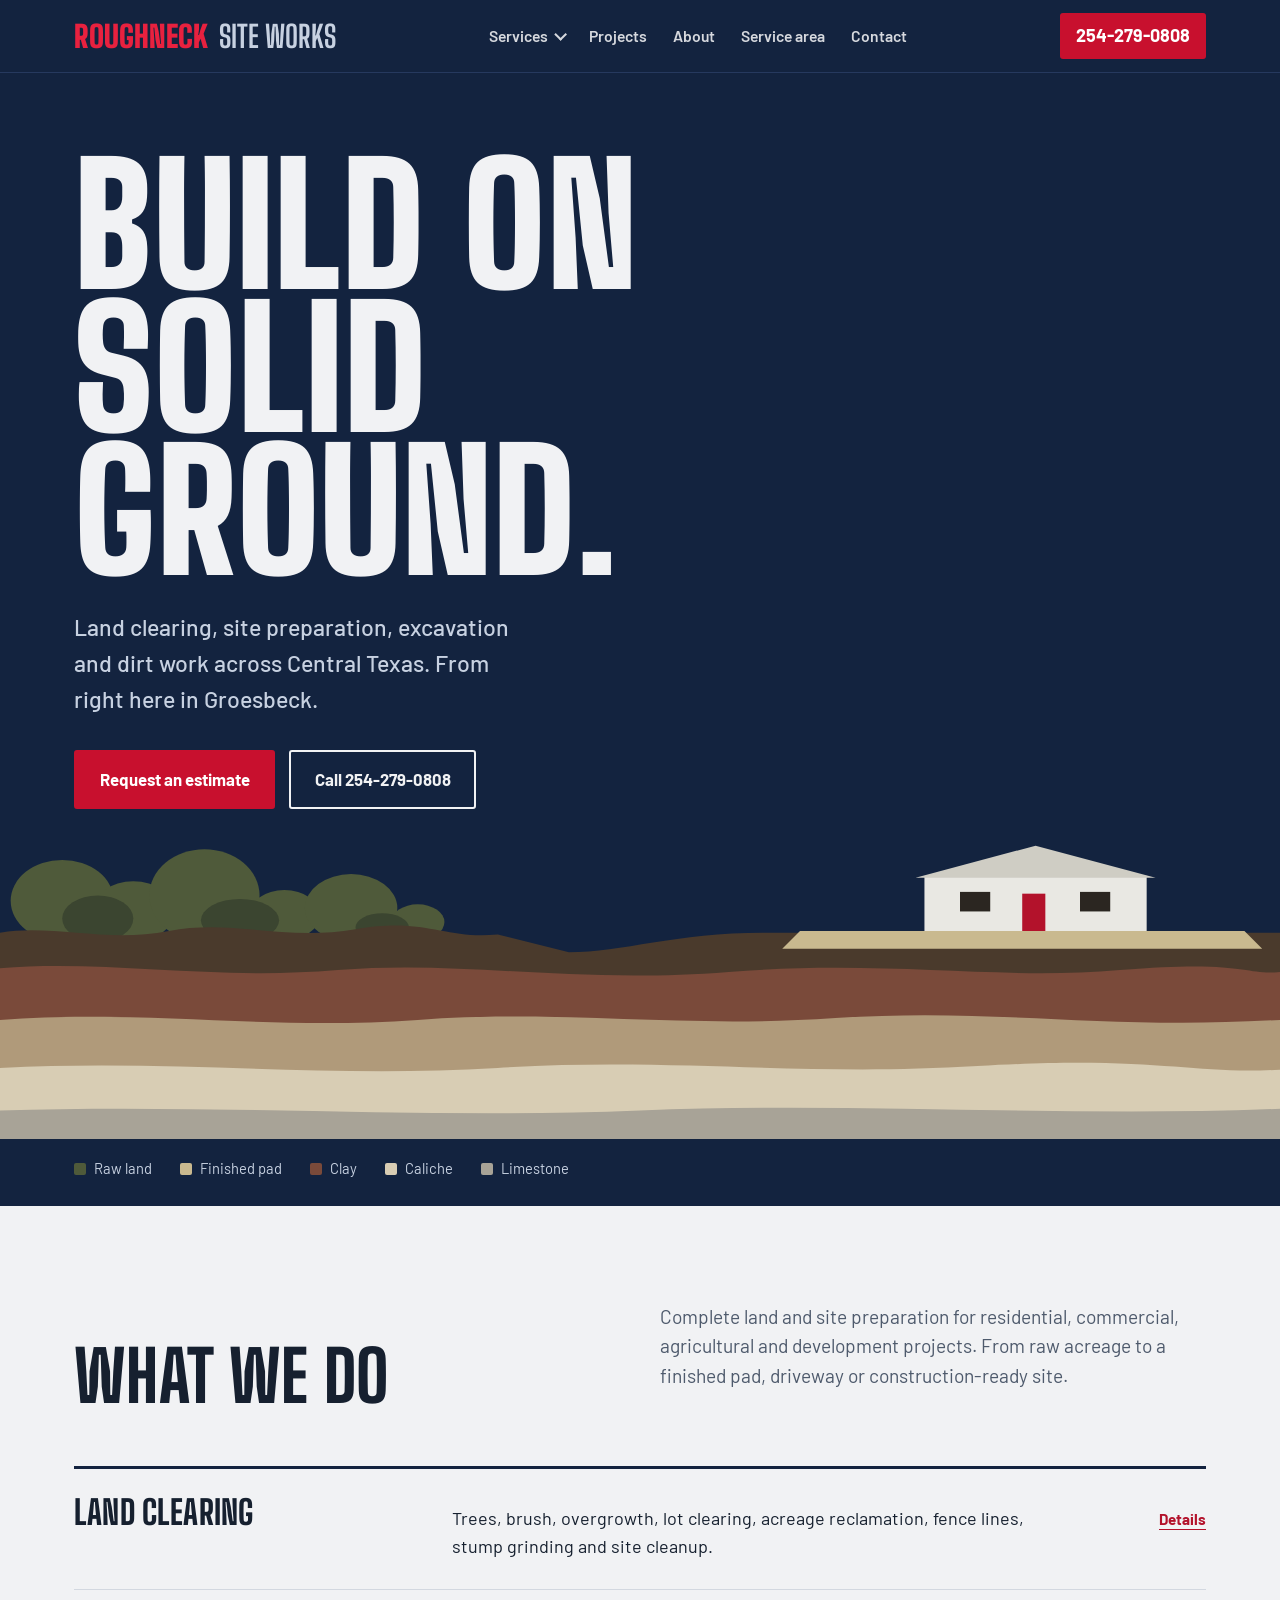
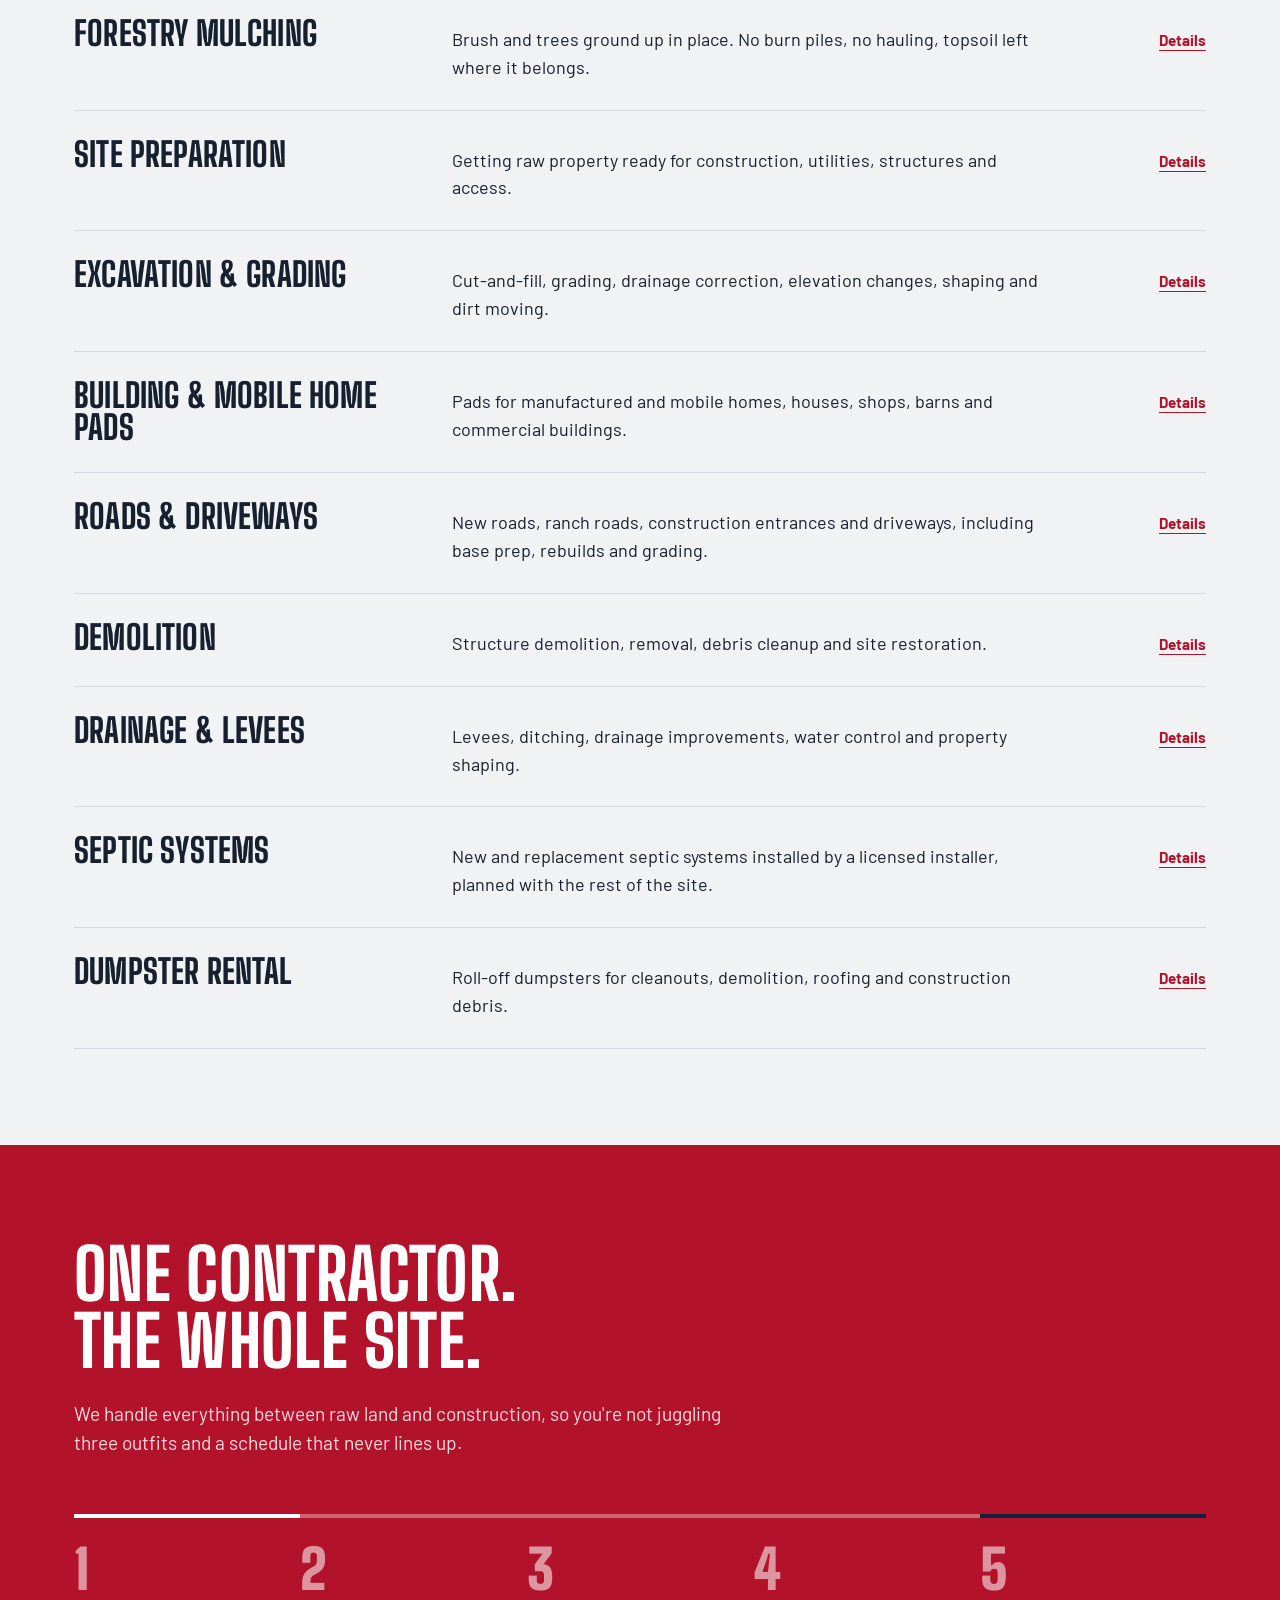
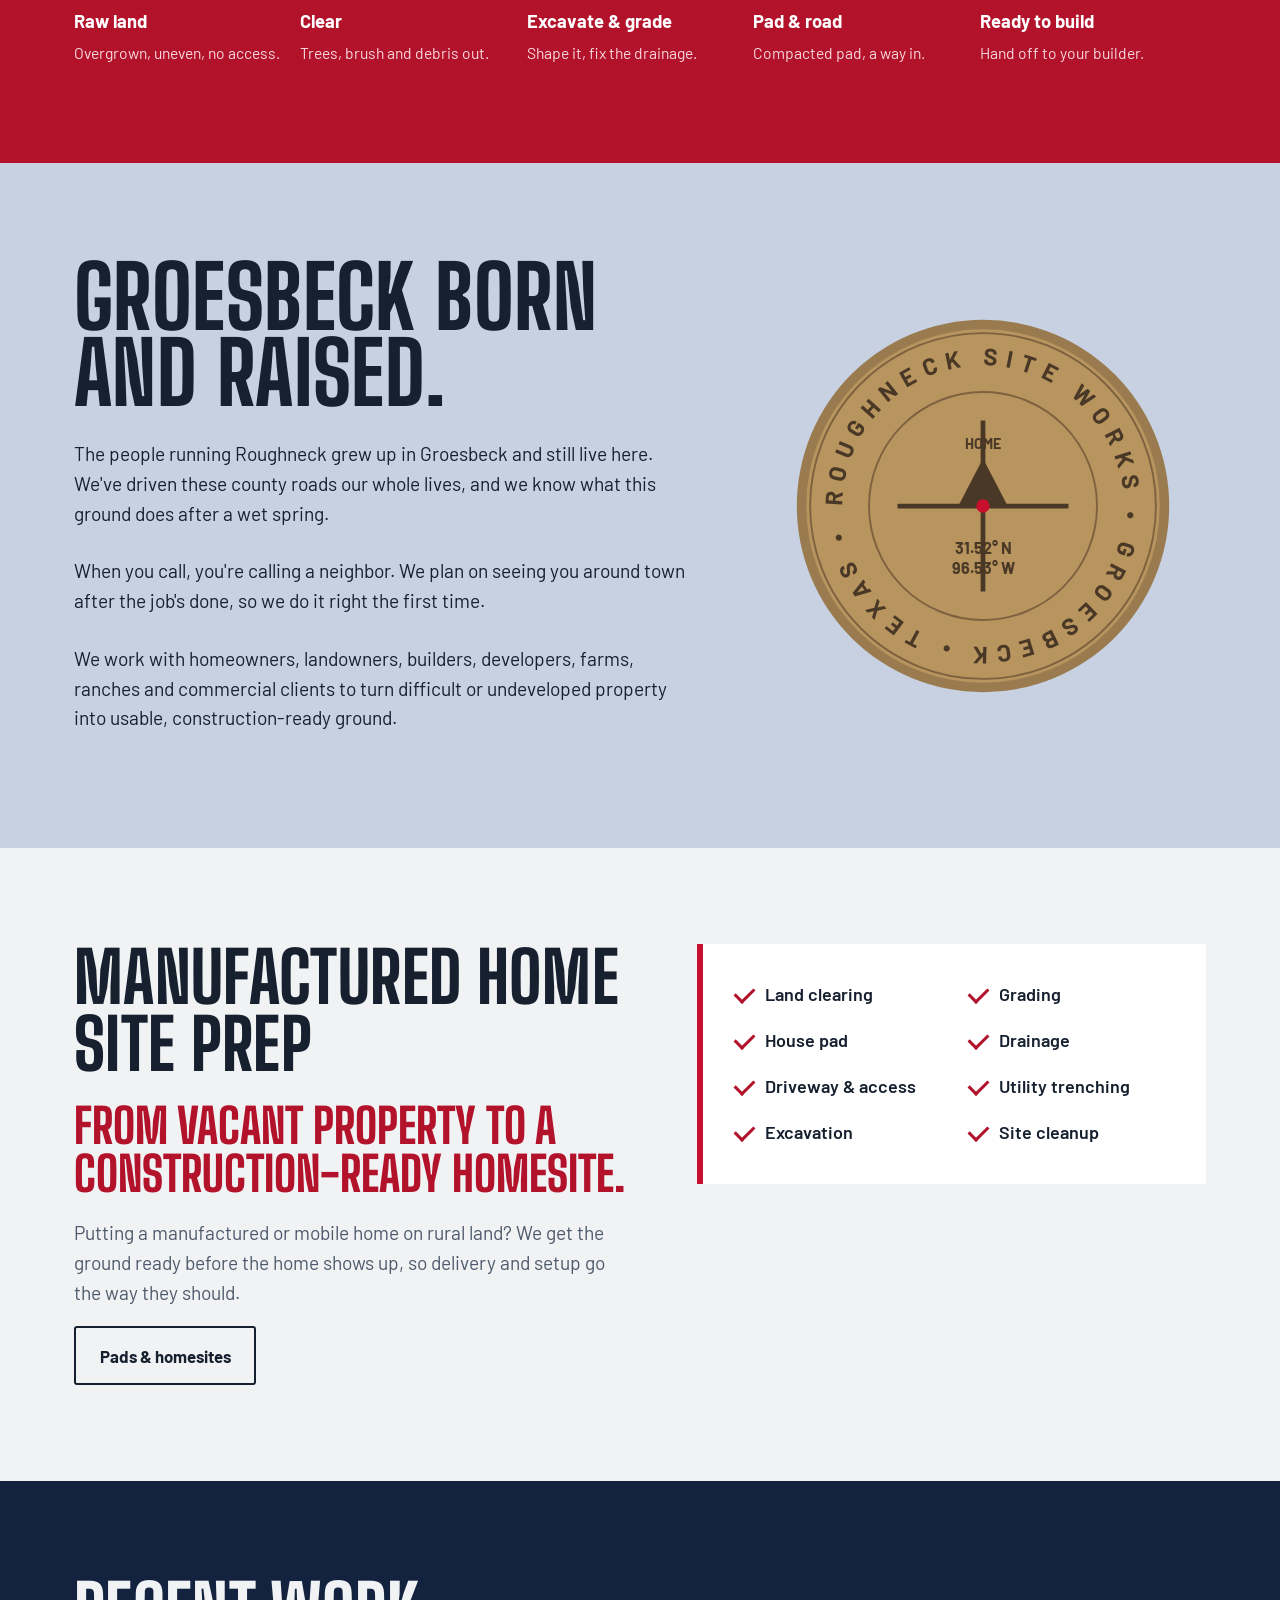
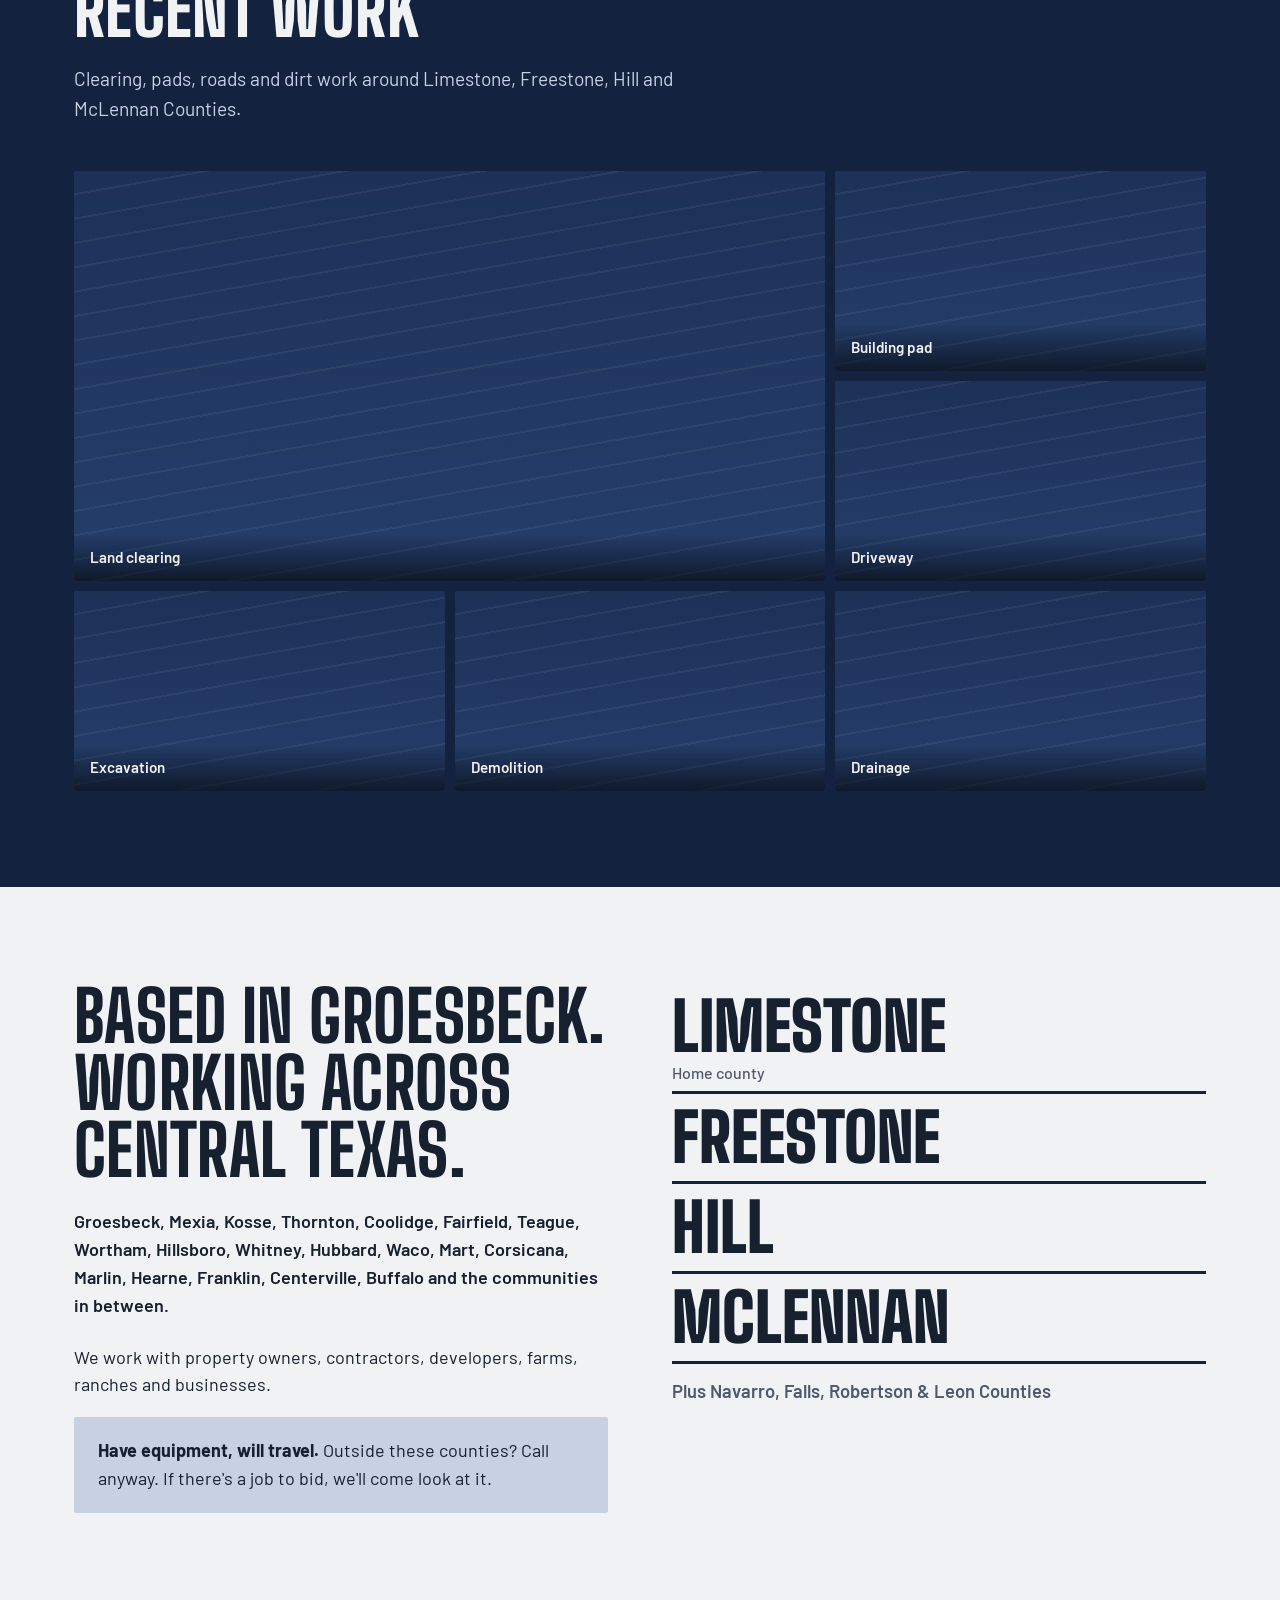
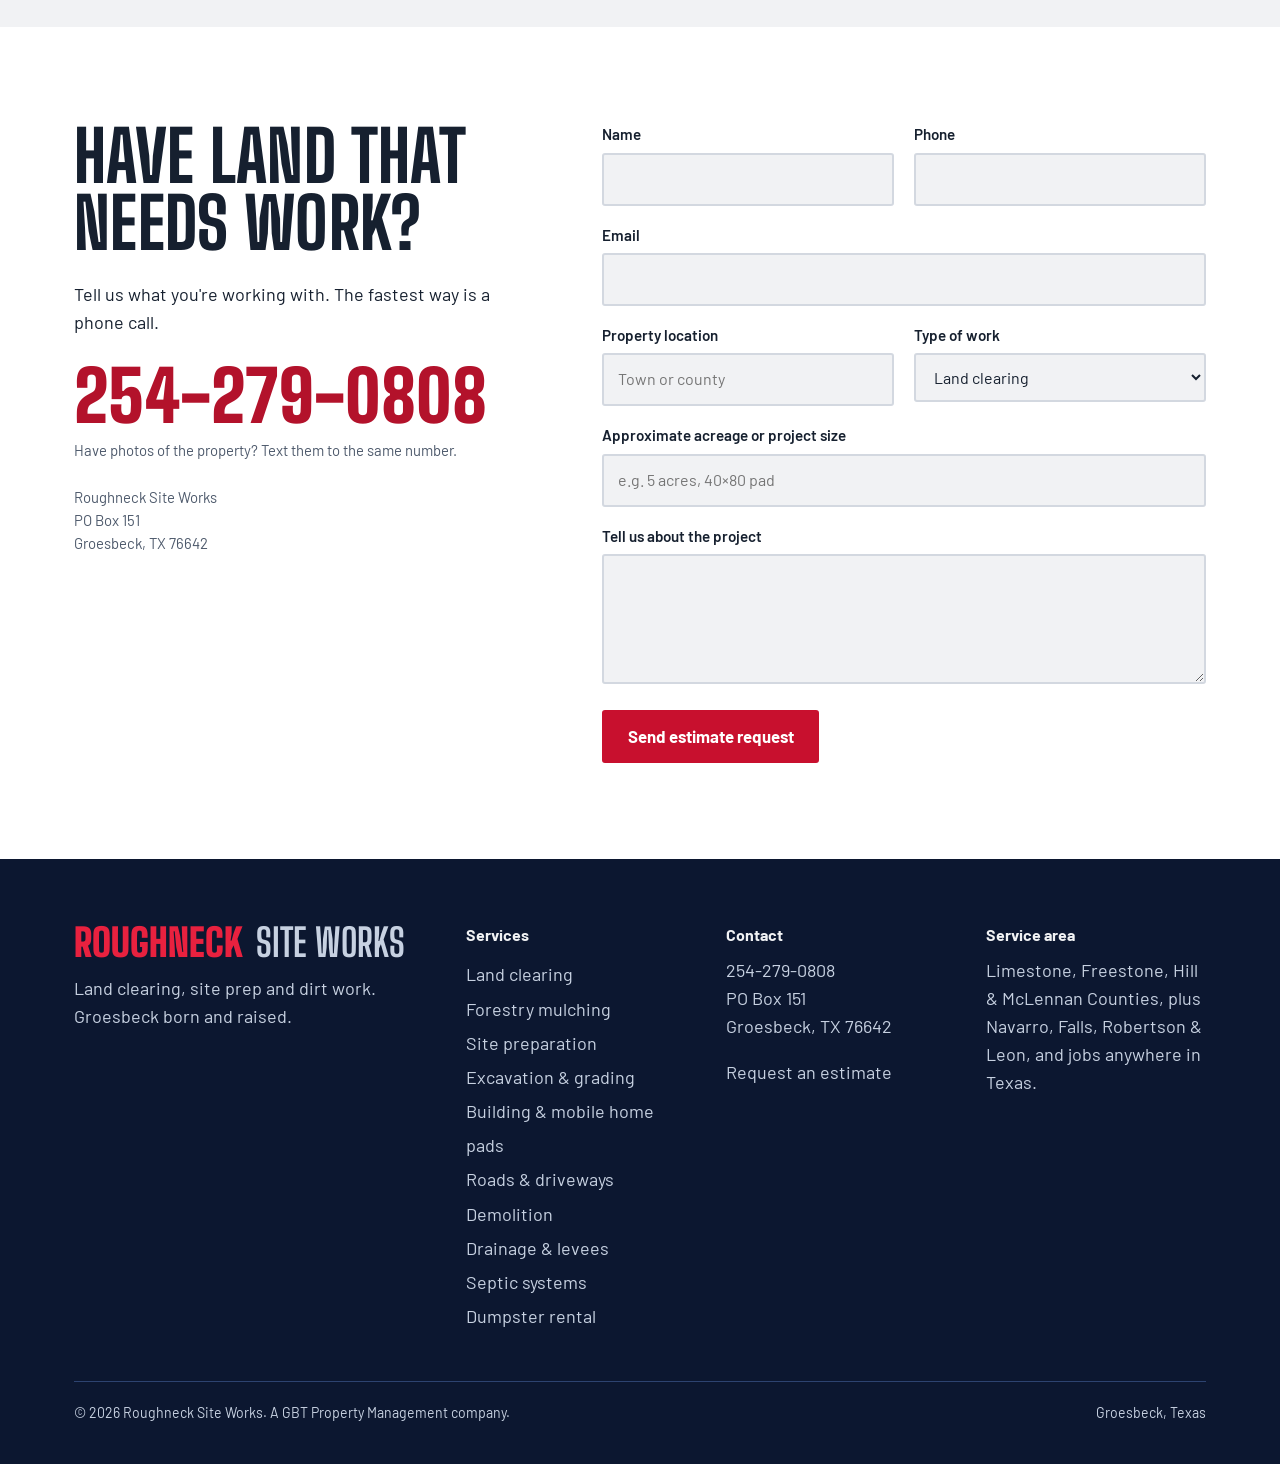
==== commit 3bbc588e: "Add files via upload" ====
--- a/index.html
+++ b/index.html
@@ -3,8 +3,8 @@
 <head>
 <meta charset="utf-8">
 <meta name="viewport" content="width=device-width, initial-scale=1">
-<title>GBT Siteworks | Land Clearing, Site Prep &amp; Dirt Work in Central Texas</title>
-<meta name="description" content="GBT Siteworks provides land clearing, site preparation, excavation, grading, building pads, roads, driveways and demolition across Limestone, Freestone, Hill and McLennan Counties. Based in Groesbeck, TX. Call 254-279-0808.">
+<title>Roughneck Site Works | Land Clearing, Site Prep &amp; Dirt Work in Central Texas</title>
+<meta name="description" content="Roughneck Site Works provides land clearing, site preparation, excavation, grading, building pads, roads, driveways and demolition across Limestone, Freestone, Hill and McLennan Counties. Based in Groesbeck, TX. Call 254-279-0808.">
 <link rel="preconnect" href="https://fonts.googleapis.com"><link rel="preconnect" href="https://fonts.gstatic.com" crossorigin><link href="https://fonts.googleapis.com/css2?family=Big+Shoulders+Display:wght@700;800;900&family=Barlow:ital,wght@0,400;0,500;0,600;0,700;1,400&display=swap" rel="stylesheet">
 <link rel="stylesheet" href="/styles.css">
 </head>
@@ -12,7 +12,7 @@
 
 <header class="top">
   <div class="wrap">
-    <a class="mark" href="/" aria-label="GBT Siteworks home"><b>GBT</b><span>Siteworks</span></a>
+    <a class="mark" href="/" aria-label="Roughneck Site Works home"><b>Roughneck</b><span>Site Works</span></a>
     <nav class="links" aria-label="Main">
       <details class="dd"><summary>Services</summary><div class="dd-panel"><a href="/land-clearing">Land clearing</a><a href="/forestry-mulching">Forestry mulching</a><a href="/site-preparation">Site preparation</a><a href="/excavation-grading">Excavation &amp; grading</a><a href="/pads">Building &amp; mobile home pads</a><a href="/roads-driveways">Roads &amp; driveways</a><a href="/demolition">Demolition</a><a href="/drainage-levees">Drainage &amp; levees</a><a href="/septic">Septic systems</a><a href="/dumpster-rental">Dumpster rental</a></div></details>
       <a href="/#projects">Projects</a>
@@ -89,18 +89,18 @@
   <div class="wrap local-grid">
     <div>
       <h2 id="local-h">Groesbeck born and raised.</h2>
-      <p class="lede">The people running GBT grew up in Groesbeck and still live here. We've driven these county roads our whole lives, and we know what this ground does after a wet spring.</p>
+      <p class="lede">The people running Roughneck grew up in Groesbeck and still live here. We've driven these county roads our whole lives, and we know what this ground does after a wet spring.</p>
       <p class="lede">When you call, you're calling a neighbor. We plan on seeing you around town after the job's done, so we do it right the first time.</p>
       <p class="lede">We work with homeowners, landowners, builders, developers, farms, ranches and commercial clients to turn difficult or undeveloped property into usable, construction-ready ground.</p>
     </div>
-    <svg class="benchmark" viewBox="0 0 400 400" role="img" aria-label="Survey benchmark marker reading GBT Siteworks, Groesbeck, Texas">
+    <svg class="benchmark" viewBox="0 0 400 400" role="img" aria-label="Survey benchmark marker reading Roughneck Site Works, Groesbeck, Texas">
   <defs><path id="ring" d="M200,200 m-148,0 a148,148 0 1,1 296,0 a148,148 0 1,1 -296,0"/></defs>
   <circle cx="200" cy="200" r="196" fill="#9a7b4f"/>
   <circle cx="200" cy="200" r="186" fill="#b8955f"/>
   <circle cx="200" cy="200" r="182" fill="none" stroke="#7e6240" stroke-width="2"/>
   <circle cx="200" cy="200" r="120" fill="none" stroke="#7e6240" stroke-width="2"/>
   <text font-family="Barlow,sans-serif" font-weight="700" font-size="25" letter-spacing="3" fill="#4a3826">
-    <textPath href="#ring" startOffset="0">GBT SITEWORKS • GROESBECK TEXAS • LIMESTONE COUNTY •</textPath>
+    <textPath href="#ring" startOffset="0" textLength="905" lengthAdjust="spacing">ROUGHNECK SITE WORKS • GROESBECK • TEXAS •</textPath>
   </text>
   <line x1="200" y1="110" x2="200" y2="290" stroke="#4a3826" stroke-width="5"/>
   <line x1="110" y1="200" x2="290" y2="200" stroke="#4a3826" stroke-width="5"/>
@@ -169,7 +169,7 @@
       <p style="margin-top:24px">Tell us what you're working with. The fastest way is a phone call.</p>
       <a class="bigphone" href="tel:+12542790808">254-279-0808</a>
       <p class="note">Have photos of the property? Text them to the same number.</p>
-      <p class="note" style="margin-top:24px">GBT Siteworks<br>PO Box 151<br>Groesbeck, TX 76642</p>
+      <p class="note" style="margin-top:24px">Roughneck Site Works<br>PO Box 151<br>Groesbeck, TX 76642</p>
     </div>
     <!-- FORM ENDPOINT: replace YOUR_FORM_ID with a Formspree (or similar) form ID so submissions get emailed. -->
     <form action="https://formspree.io/f/YOUR_FORM_ID" method="POST">
@@ -192,7 +192,7 @@
   <div class="wrap">
     <div class="foot">
       <div>
-        <a class="mark" href="/"><b>GBT</b><span>Siteworks</span></a>
+        <a class="mark" href="/"><b>Roughneck</b><span>Site Works</span></a>
         <p style="margin-top:14px;max-width:36ch">Land clearing, site prep and dirt work. Groesbeck born and raised.</p>
       </div>
       <div><h4>Services</h4><ul><li><a href="/land-clearing">Land clearing</a></li><li><a href="/forestry-mulching">Forestry mulching</a></li><li><a href="/site-preparation">Site preparation</a></li><li><a href="/excavation-grading">Excavation &amp; grading</a></li><li><a href="/pads">Building &amp; mobile home pads</a></li><li><a href="/roads-driveways">Roads &amp; driveways</a></li><li><a href="/demolition">Demolition</a></li><li><a href="/drainage-levees">Drainage &amp; levees</a></li><li><a href="/septic">Septic systems</a></li><li><a href="/dumpster-rental">Dumpster rental</a></li></ul></div>
@@ -206,7 +206,7 @@
         <p>Limestone, Freestone, Hill &amp; McLennan Counties, plus Navarro, Falls, Robertson &amp; Leon, and jobs anywhere in Texas.</p>
       </div>
     </div>
-    <div class="fine"><span>© <span class="yr">2026</span> GBT Siteworks</span><span>Groesbeck, Texas</span></div>
+    <div class="fine"><span>© <span class="yr">2026</span> Roughneck Site Works. A <a href="https://www.gbtpm.com">GBT Property Management</a> company.</span><span>Groesbeck, Texas</span></div>
   </div>
 </footer>
 <a class="mobile-call" href="tel:+12542790808">Call 254-279-0808</a>
--- a/styles.css
+++ b/styles.css
@@ -242,3 +242,16 @@
   header.top .call{display:none}
 }
 .counties li.ring{font-family:Barlow,sans-serif;font-size:1.15rem;font-weight:600;text-transform:none;color:var(--muted);border-bottom:0;padding-top:18px}
+@media (max-width:440px){header.top .mark{font-size:1.45rem}}
+.mark{flex-wrap:wrap;row-gap:0}
+header.top .mark{flex-wrap:nowrap;white-space:nowrap}
+@media (max-width:440px){header.top .mark{font-size:1.3rem}}
+.mh > *,.foot > *{min-width:0}
+@media (max-width:520px){footer .mark{font-size:2rem}}
+@media (max-width:440px){header.top .mark{font-size:1.12rem;gap:.25em}header.top .wrap{gap:10px;padding:0 16px}.menu summary{padding:.4em .65em}}
+@media (max-width:370px){header.top .mark{font-size:1rem}}
+.two > *,.p-intro > *,.p-hero-grid > *,.est-grid > *,.area > *,.local-grid > *{min-width:0}
+
+.local h2{font-size:clamp(2.6rem,7vw,5.4rem)}
+@media (max-width:400px){.local h2,.hero h1{font-size:2.5rem}.p-hero h1{font-size:2.8rem}}
+html,body{overflow-x:clip}
